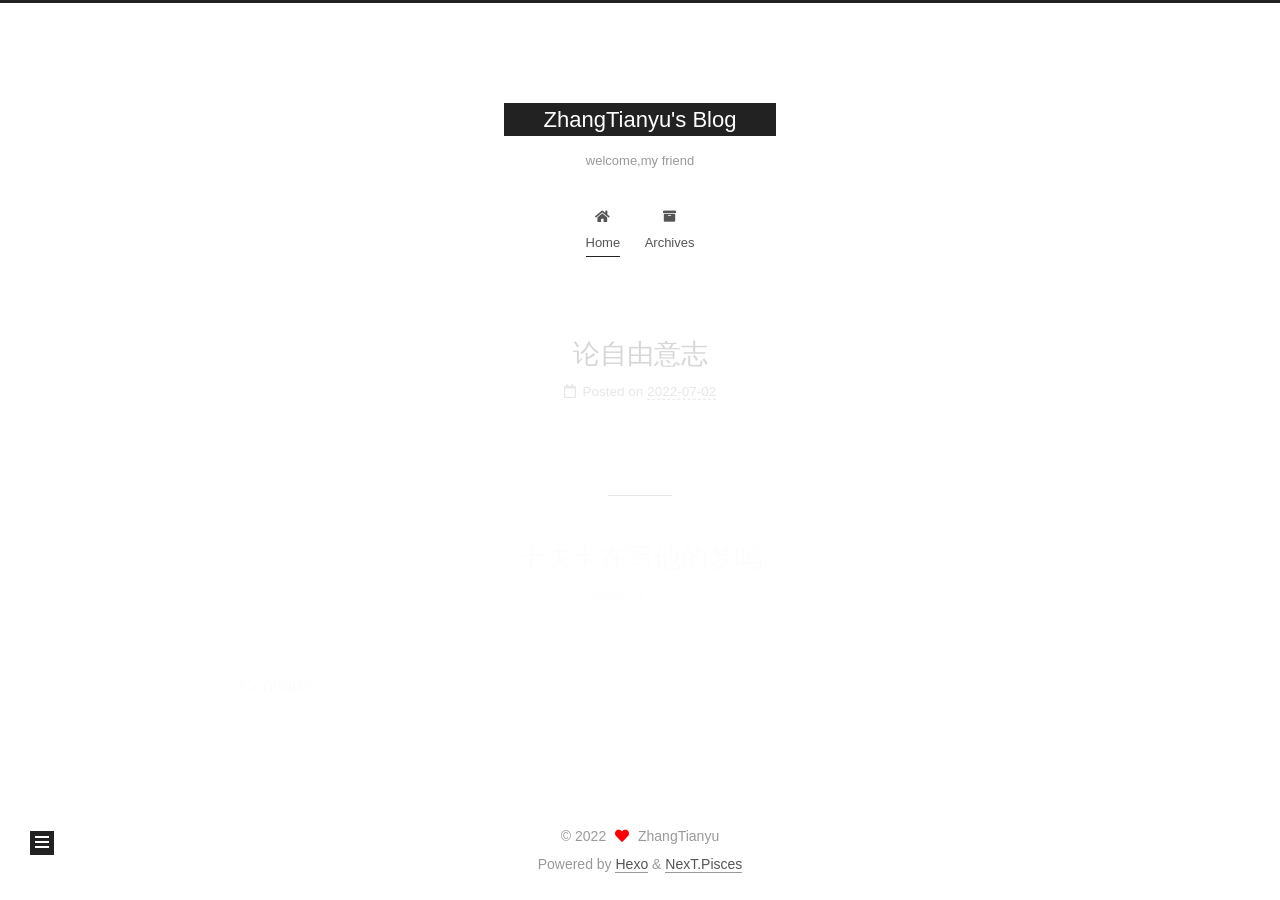
==== index.html @ 01b964a8 "Site updated: 2022-07-03 08:50:20" ====
<!DOCTYPE html>
<html lang="en">
<head>
  <meta charset="UTF-8">
<meta name="viewport" content="width=device-width, initial-scale=1, maximum-scale=2">
<meta name="theme-color" content="#222">
<meta name="generator" content="Hexo 6.2.0">
  <link rel="apple-touch-icon" sizes="180x180" href="/images/apple-touch-icon-next.png">
  <link rel="icon" type="image/png" sizes="32x32" href="/images/favicon-32x32-next.png">
  <link rel="icon" type="image/png" sizes="16x16" href="/images/favicon-16x16-next.png">
  <link rel="mask-icon" href="/images/logo.svg" color="#222">

<link rel="stylesheet" href="/css/main.css">


<link rel="stylesheet" href="/lib/font-awesome/css/all.min.css">

<script id="hexo-configurations">
    var NexT = window.NexT || {};
    var CONFIG = {"hostname":"example.com","root":"/","scheme":"Pisces","version":"7.8.0","exturl":false,"sidebar":{"position":"left","display":"post","padding":18,"offset":12,"onmobile":false},"copycode":{"enable":false,"show_result":false,"style":null},"back2top":{"enable":true,"sidebar":false,"scrollpercent":false},"bookmark":{"enable":false,"color":"#222","save":"auto"},"fancybox":false,"mediumzoom":false,"lazyload":false,"pangu":false,"comments":{"style":"tabs","active":null,"storage":true,"lazyload":false,"nav":null},"algolia":{"hits":{"per_page":10},"labels":{"input_placeholder":"Search for Posts","hits_empty":"We didn't find any results for the search: ${query}","hits_stats":"${hits} results found in ${time} ms"}},"localsearch":{"enable":false,"trigger":"auto","top_n_per_article":1,"unescape":false,"preload":false},"motion":{"enable":true,"async":false,"transition":{"post_block":"fadeIn","post_header":"slideDownIn","post_body":"slideDownIn","coll_header":"slideLeftIn","sidebar":"slideUpIn"}}};
  </script>

  <meta property="og:type" content="website">
<meta property="og:title" content="ZhangTianyu&#39;s Blog">
<meta property="og:url" content="http://example.com/index.html">
<meta property="og:site_name" content="ZhangTianyu&#39;s Blog">
<meta property="og:locale" content="en_US">
<meta property="article:author" content="ZhangTianyu">
<meta name="twitter:card" content="summary">

<link rel="canonical" href="http://example.com/">


<script id="page-configurations">
  // https://hexo.io/docs/variables.html
  CONFIG.page = {
    sidebar: "",
    isHome : true,
    isPost : false,
    lang   : 'en'
  };
</script>

  <title>ZhangTianyu's Blog</title>
  






  <noscript>
  <style>
  .use-motion .brand,
  .use-motion .menu-item,
  .sidebar-inner,
  .use-motion .post-block,
  .use-motion .pagination,
  .use-motion .comments,
  .use-motion .post-header,
  .use-motion .post-body,
  .use-motion .collection-header { opacity: initial; }

  .use-motion .site-title,
  .use-motion .site-subtitle {
    opacity: initial;
    top: initial;
  }

  .use-motion .logo-line-before i { left: initial; }
  .use-motion .logo-line-after i { right: initial; }
  </style>
</noscript>

</head>

<body itemscope itemtype="http://schema.org/WebPage">
  <div class="container use-motion">
    <div class="headband"></div>

    <header class="header" itemscope itemtype="http://schema.org/WPHeader">
      <div class="header-inner"><div class="site-brand-container">
  <div class="site-nav-toggle">
    <div class="toggle" aria-label="Toggle navigation bar">
      <span class="toggle-line toggle-line-first"></span>
      <span class="toggle-line toggle-line-middle"></span>
      <span class="toggle-line toggle-line-last"></span>
    </div>
  </div>

  <div class="site-meta">

    <a href="/" class="brand" rel="start">
      <span class="logo-line-before"><i></i></span>
      <h1 class="site-title">ZhangTianyu's Blog</h1>
      <span class="logo-line-after"><i></i></span>
    </a>
      <p class="site-subtitle" itemprop="description">welcome,my friend</p>
  </div>

  <div class="site-nav-right">
    <div class="toggle popup-trigger">
    </div>
  </div>
</div>




<nav class="site-nav">
  <ul id="menu" class="main-menu menu">
        <li class="menu-item menu-item-home">

    <a href="/" rel="section"><i class="fa fa-home fa-fw"></i>Home</a>

  </li>
        <li class="menu-item menu-item-archives">

    <a href="/archives/" rel="section"><i class="fa fa-archive fa-fw"></i>Archives</a>

  </li>
  </ul>
</nav>




</div>
    </header>

    
  <div class="back-to-top">
    <i class="fa fa-arrow-up"></i>
    <span>0%</span>
  </div>


    <main class="main">
      <div class="main-inner">
        <div class="content-wrap">
          

          <div class="content index posts-expand">
            
      
  
  
  <article itemscope itemtype="http://schema.org/Article" class="post-block" lang="en">
    <link itemprop="mainEntityOfPage" href="http://example.com/2022/07/02/%E8%AE%BA%E8%87%AA%E7%94%B1%E6%84%8F%E5%BF%97/">

    <span hidden itemprop="author" itemscope itemtype="http://schema.org/Person">
      <meta itemprop="image" content="/images/avatar.gif">
      <meta itemprop="name" content="ZhangTianyu">
      <meta itemprop="description" content="">
    </span>

    <span hidden itemprop="publisher" itemscope itemtype="http://schema.org/Organization">
      <meta itemprop="name" content="ZhangTianyu's Blog">
    </span>
      <header class="post-header">
        <h2 class="post-title" itemprop="name headline">
          
            <a href="/2022/07/02/%E8%AE%BA%E8%87%AA%E7%94%B1%E6%84%8F%E5%BF%97/" class="post-title-link" itemprop="url">论自由意志</a>
        </h2>

        <div class="post-meta">
            <span class="post-meta-item">
              <span class="post-meta-item-icon">
                <i class="far fa-calendar"></i>
              </span>
              <span class="post-meta-item-text">Posted on</span>

              <time title="Created: 2022-07-02 23:09:49" itemprop="dateCreated datePublished" datetime="2022-07-02T23:09:49+08:00">2022-07-02</time>
            </span>

          

        </div>
      </header>

    
    
    
    <div class="post-body" itemprop="articleBody">

      
          
      
    </div>

    
    
    
      <footer class="post-footer">
        <div class="post-eof"></div>
      </footer>
  </article>
  
  
  

      
  
  
  <article itemscope itemtype="http://schema.org/Article" class="post-block" lang="en">
    <link itemprop="mainEntityOfPage" href="http://example.com/2022/07/02/%E5%8D%A1%E5%A4%AB%E5%8D%A1%E5%9C%A8%E5%86%99%E4%BB%96%E7%9A%84%E6%A2%A6%E5%90%97/">

    <span hidden itemprop="author" itemscope itemtype="http://schema.org/Person">
      <meta itemprop="image" content="/images/avatar.gif">
      <meta itemprop="name" content="ZhangTianyu">
      <meta itemprop="description" content="">
    </span>

    <span hidden itemprop="publisher" itemscope itemtype="http://schema.org/Organization">
      <meta itemprop="name" content="ZhangTianyu's Blog">
    </span>
      <header class="post-header">
        <h2 class="post-title" itemprop="name headline">
          
            <a href="/2022/07/02/%E5%8D%A1%E5%A4%AB%E5%8D%A1%E5%9C%A8%E5%86%99%E4%BB%96%E7%9A%84%E6%A2%A6%E5%90%97/" class="post-title-link" itemprop="url">卡夫卡在写他的梦吗</a>
        </h2>

        <div class="post-meta">
            <span class="post-meta-item">
              <span class="post-meta-item-icon">
                <i class="far fa-calendar"></i>
              </span>
              <span class="post-meta-item-text">Posted on</span>
              

              <time title="Created: 2022-07-02 22:59:41 / Modified: 23:00:22" itemprop="dateCreated datePublished" datetime="2022-07-02T22:59:41+08:00">2022-07-02</time>
            </span>

          

        </div>
      </header>

    
    
    
    <div class="post-body" itemprop="articleBody">

      
          <p>Continue</p>

      
    </div>

    
    
    
      <footer class="post-footer">
        <div class="post-eof"></div>
      </footer>
  </article>
  
  
  


  



          </div>
          

<script>
  window.addEventListener('tabs:register', () => {
    let { activeClass } = CONFIG.comments;
    if (CONFIG.comments.storage) {
      activeClass = localStorage.getItem('comments_active') || activeClass;
    }
    if (activeClass) {
      let activeTab = document.querySelector(`a[href="#comment-${activeClass}"]`);
      if (activeTab) {
        activeTab.click();
      }
    }
  });
  if (CONFIG.comments.storage) {
    window.addEventListener('tabs:click', event => {
      if (!event.target.matches('.tabs-comment .tab-content .tab-pane')) return;
      let commentClass = event.target.classList[1];
      localStorage.setItem('comments_active', commentClass);
    });
  }
</script>

        </div>
          
  
  <div class="toggle sidebar-toggle">
    <span class="toggle-line toggle-line-first"></span>
    <span class="toggle-line toggle-line-middle"></span>
    <span class="toggle-line toggle-line-last"></span>
  </div>

  <aside class="sidebar">
    <div class="sidebar-inner">

      <ul class="sidebar-nav motion-element">
        <li class="sidebar-nav-toc">
          Table of Contents
        </li>
        <li class="sidebar-nav-overview">
          Overview
        </li>
      </ul>

      <!--noindex-->
      <div class="post-toc-wrap sidebar-panel">
      </div>
      <!--/noindex-->

      <div class="site-overview-wrap sidebar-panel">
        <div class="site-author motion-element" itemprop="author" itemscope itemtype="http://schema.org/Person">
  <p class="site-author-name" itemprop="name">ZhangTianyu</p>
  <div class="site-description" itemprop="description"></div>
</div>
<div class="site-state-wrap motion-element">
  <nav class="site-state">
      <div class="site-state-item site-state-posts">
          <a href="/archives/">
        
          <span class="site-state-item-count">2</span>
          <span class="site-state-item-name">posts</span>
        </a>
      </div>
  </nav>
</div>



      </div>

    </div>
  </aside>
  <div id="sidebar-dimmer"></div>


      </div>
    </main>

    <footer class="footer">
      <div class="footer-inner">
        

        

<div class="copyright">
  
  &copy; 
  <span itemprop="copyrightYear">2022</span>
  <span class="with-love">
    <i class="fa fa-heart"></i>
  </span>
  <span class="author" itemprop="copyrightHolder">ZhangTianyu</span>
</div>
  <div class="powered-by">Powered by <a href="https://hexo.io/" class="theme-link" rel="noopener" target="_blank">Hexo</a> & <a href="https://pisces.theme-next.org/" class="theme-link" rel="noopener" target="_blank">NexT.Pisces</a>
  </div>

        








      </div>
    </footer>
  </div>

  
  <script src="/lib/anime.min.js"></script>
  <script src="/lib/velocity/velocity.min.js"></script>
  <script src="/lib/velocity/velocity.ui.min.js"></script>

<script src="/js/utils.js"></script>

<script src="/js/motion.js"></script>


<script src="/js/schemes/pisces.js"></script>


<script src="/js/next-boot.js"></script>




  















  

  

</body>
</html>
---- css/main.css ----
:root {
  --body-bg-color: #fff;
  --content-bg-color: #fff;
  --card-bg-color: #f5f5f5;
  --text-color: #555;
  --blockquote-color: #666;
  --link-color: #555;
  --link-hover-color: #222;
  --brand-color: #fff;
  --brand-hover-color: #fff;
  --table-row-odd-bg-color: #f9f9f9;
  --table-row-hover-bg-color: #f5f5f5;
  --menu-item-bg-color: #f5f5f5;
  --btn-default-bg: #222;
  --btn-default-color: #fff;
  --btn-default-border-color: #222;
  --btn-default-hover-bg: #fff;
  --btn-default-hover-color: #222;
  --btn-default-hover-border-color: #222;
}
html {
  line-height: 1.15; /* 1 */
  -webkit-text-size-adjust: 100%; /* 2 */
}
body {
  margin: 0;
}
main {
  display: block;
}
h1 {
  font-size: 2em;
  margin: 0.67em 0;
}
hr {
  box-sizing: content-box; /* 1 */
  height: 0; /* 1 */
  overflow: visible; /* 2 */
}
pre {
  font-family: monospace, monospace; /* 1 */
  font-size: 1em; /* 2 */
}
a {
  background: transparent;
}
abbr[title] {
  border-bottom: none; /* 1 */
  text-decoration: underline; /* 2 */
  text-decoration: underline dotted; /* 2 */
}
b,
strong {
  font-weight: bolder;
}
code,
kbd,
samp {
  font-family: monospace, monospace; /* 1 */
  font-size: 1em; /* 2 */
}
small {
  font-size: 80%;
}
sub,
sup {
  font-size: 75%;
  line-height: 0;
  position: relative;
  vertical-align: baseline;
}
sub {
  bottom: -0.25em;
}
sup {
  top: -0.5em;
}
img {
  border-style: none;
}
button,
input,
optgroup,
select,
textarea {
  font-family: inherit; /* 1 */
  font-size: 100%; /* 1 */
  line-height: 1.15; /* 1 */
  margin: 0; /* 2 */
}
button,
input {
/* 1 */
  overflow: visible;
}
button,
select {
/* 1 */
  text-transform: none;
}
button,
[type='button'],
[type='reset'],
[type='submit'] {
  -webkit-appearance: button;
}
button::-moz-focus-inner,
[type='button']::-moz-focus-inner,
[type='reset']::-moz-focus-inner,
[type='submit']::-moz-focus-inner {
  border-style: none;
  padding: 0;
}
button:-moz-focusring,
[type='button']:-moz-focusring,
[type='reset']:-moz-focusring,
[type='submit']:-moz-focusring {
  outline: 1px dotted ButtonText;
}
fieldset {
  padding: 0.35em 0.75em 0.625em;
}
legend {
  box-sizing: border-box; /* 1 */
  color: inherit; /* 2 */
  display: table; /* 1 */
  max-width: 100%; /* 1 */
  padding: 0; /* 3 */
  white-space: normal; /* 1 */
}
progress {
  vertical-align: baseline;
}
textarea {
  overflow: auto;
}
[type='checkbox'],
[type='radio'] {
  box-sizing: border-box; /* 1 */
  padding: 0; /* 2 */
}
[type='number']::-webkit-inner-spin-button,
[type='number']::-webkit-outer-spin-button {
  height: auto;
}
[type='search'] {
  outline-offset: -2px; /* 2 */
  -webkit-appearance: textfield; /* 1 */
}
[type='search']::-webkit-search-decoration {
  -webkit-appearance: none;
}
::-webkit-file-upload-button {
  font: inherit; /* 2 */
  -webkit-appearance: button; /* 1 */
}
details {
  display: block;
}
summary {
  display: list-item;
}
template {
  display: none;
}
[hidden] {
  display: none;
}
::selection {
  background: #262a30;
  color: #eee;
}
html,
body {
  height: 100%;
}
body {
  background: var(--body-bg-color);
  color: var(--text-color);
  font-family: 'Lato', "PingFang SC", "Microsoft YaHei", sans-serif;
  font-size: 1em;
  line-height: 2;
}
@media (max-width: 991px) {
  body {
    padding-left: 0 !important;
    padding-right: 0 !important;
  }
}
h1,
h2,
h3,
h4,
h5,
h6 {
  font-family: 'Lato', "PingFang SC", "Microsoft YaHei", sans-serif;
  font-weight: bold;
  line-height: 1.5;
  margin: 20px 0 15px;
}
h1 {
  font-size: 1.5em;
}
h2 {
  font-size: 1.375em;
}
h3 {
  font-size: 1.25em;
}
h4 {
  font-size: 1.125em;
}
h5 {
  font-size: 1em;
}
h6 {
  font-size: 0.875em;
}
p {
  margin: 0 0 20px 0;
}
a,
span.exturl {
  border-bottom: 1px solid #999;
  color: var(--link-color);
  outline: 0;
  text-decoration: none;
  overflow-wrap: break-word;
  word-wrap: break-word;
  cursor: pointer;
}
a:hover,
span.exturl:hover {
  border-bottom-color: var(--link-hover-color);
  color: var(--link-hover-color);
}
iframe,
img,
video {
  display: block;
  margin-left: auto;
  margin-right: auto;
  max-width: 100%;
}
hr {
  background-image: repeating-linear-gradient(-45deg, #ddd, #ddd 4px, transparent 4px, transparent 8px);
  border: 0;
  height: 3px;
  margin: 40px 0;
}
blockquote {
  border-left: 4px solid #ddd;
  color: var(--blockquote-color);
  margin: 0;
  padding: 0 15px;
}
blockquote cite::before {
  content: '-';
  padding: 0 5px;
}
dt {
  font-weight: bold;
}
dd {
  margin: 0;
  padding: 0;
}
kbd {
  background-color: #f5f5f5;
  background-image: linear-gradient(#eee, #fff, #eee);
  border: 1px solid #ccc;
  border-radius: 0.2em;
  box-shadow: 0.1em 0.1em 0.2em rgba(0,0,0,0.1);
  color: #555;
  font-family: inherit;
  padding: 0.1em 0.3em;
  white-space: nowrap;
}
.table-container {
  overflow: auto;
}
table {
  border-collapse: collapse;
  border-spacing: 0;
  font-size: 0.875em;
  margin: 0 0 20px 0;
  width: 100%;
}
tbody tr:nth-of-type(odd) {
  background: var(--table-row-odd-bg-color);
}
tbody tr:hover {
  background: var(--table-row-hover-bg-color);
}
caption,
th,
td {
  font-weight: normal;
  padding: 8px;
  vertical-align: middle;
}
th,
td {
  border: 1px solid #ddd;
  border-bottom: 3px solid #ddd;
}
th {
  font-weight: 700;
  padding-bottom: 10px;
}
td {
  border-bottom-width: 1px;
}
.btn {
  background: var(--btn-default-bg);
  border: 2px solid var(--btn-default-border-color);
  border-radius: 0;
  color: var(--btn-default-color);
  display: inline-block;
  font-size: 0.875em;
  line-height: 2;
  padding: 0 20px;
  text-decoration: none;
  transition-property: background-color;
  transition-delay: 0s;
  transition-duration: 0.2s;
  transition-timing-function: ease-in-out;
}
.btn:hover {
  background: var(--btn-default-hover-bg);
  border-color: var(--btn-default-hover-border-color);
  color: var(--btn-default-hover-color);
}
.btn + .btn {
  margin: 0 0 8px 8px;
}
.btn .fa-fw {
  text-align: left;
  width: 1.285714285714286em;
}
.toggle {
  line-height: 0;
}
.toggle .toggle-line {
  background: #fff;
  display: inline-block;
  height: 2px;
  left: 0;
  position: relative;
  top: 0;
  transition: all 0.4s;
  vertical-align: top;
  width: 100%;
}
.toggle .toggle-line:not(:first-child) {
  margin-top: 3px;
}
.toggle.toggle-arrow .toggle-line-first {
  left: 50%;
  top: 2px;
  transform: rotate(45deg);
  width: 50%;
}
.toggle.toggle-arrow .toggle-line-middle {
  left: 2px;
  width: 90%;
}
.toggle.toggle-arrow .toggle-line-last {
  left: 50%;
  top: -2px;
  transform: rotate(-45deg);
  width: 50%;
}
.toggle.toggle-close .toggle-line-first {
  transform: rotate(-45deg);
  top: 5px;
}
.toggle.toggle-close .toggle-line-middle {
  opacity: 0;
}
.toggle.toggle-close .toggle-line-last {
  transform: rotate(45deg);
  top: -5px;
}
.highlight,
pre {
  background: #f7f7f7;
  color: #4d4d4c;
  line-height: 1.6;
  margin: 0 auto 20px;
}
pre,
code {
  font-family: consolas, Menlo, monospace, "PingFang SC", "Microsoft YaHei";
}
code {
  background: #eee;
  border-radius: 3px;
  color: #555;
  padding: 2px 4px;
  overflow-wrap: break-word;
  word-wrap: break-word;
}
.highlight *::selection {
  background: #d6d6d6;
}
.highlight pre {
  border: 0;
  margin: 0;
  padding: 10px 0;
}
.highlight table {
  border: 0;
  margin: 0;
  width: auto;
}
.highlight td {
  border: 0;
  padding: 0;
}
.highlight figcaption {
  background: #eff2f3;
  color: #4d4d4c;
  display: flex;
  font-size: 0.875em;
  justify-content: space-between;
  line-height: 1.2;
  padding: 0.5em;
}
.highlight figcaption a {
  color: #4d4d4c;
}
.highlight figcaption a:hover {
  border-bottom-color: #4d4d4c;
}
.highlight .gutter {
  -moz-user-select: none;
  -ms-user-select: none;
  -webkit-user-select: none;
  user-select: none;
}
.highlight .gutter pre {
  background: #eff2f3;
  color: #869194;
  padding-left: 10px;
  padding-right: 10px;
  text-align: right;
}
.highlight .code pre {
  background: #f7f7f7;
  padding-left: 10px;
  width: 100%;
}
.gist table {
  width: auto;
}
.gist table td {
  border: 0;
}
pre {
  overflow: auto;
  padding: 10px;
}
pre code {
  background: none;
  color: #4d4d4c;
  font-size: 0.875em;
  padding: 0;
  text-shadow: none;
}
pre .deletion {
  background: #fdd;
}
pre .addition {
  background: #dfd;
}
pre .meta {
  color: #eab700;
  -moz-user-select: none;
  -ms-user-select: none;
  -webkit-user-select: none;
  user-select: none;
}
pre .comment {
  color: #8e908c;
}
pre .variable,
pre .attribute,
pre .tag,
pre .name,
pre .regexp,
pre .ruby .constant,
pre .xml .tag .title,
pre .xml .pi,
pre .xml .doctype,
pre .html .doctype,
pre .css .id,
pre .css .class,
pre .css .pseudo {
  color: #c82829;
}
pre .number,
pre .preprocessor,
pre .built_in,
pre .builtin-name,
pre .literal,
pre .params,
pre .constant,
pre .command {
  color: #f5871f;
}
pre .ruby .class .title,
pre .css .rules .attribute,
pre .string,
pre .symbol,
pre .value,
pre .inheritance,
pre .header,
pre .ruby .symbol,
pre .xml .cdata,
pre .special,
pre .formula {
  color: #718c00;
}
pre .title,
pre .css .hexcolor {
  color: #3e999f;
}
pre .function,
pre .python .decorator,
pre .python .title,
pre .ruby .function .title,
pre .ruby .title .keyword,
pre .perl .sub,
pre .javascript .title,
pre .coffeescript .title {
  color: #4271ae;
}
pre .keyword,
pre .javascript .function {
  color: #8959a8;
}
.blockquote-center {
  border-left: none;
  margin: 40px 0;
  padding: 0;
  position: relative;
  text-align: center;
}
.blockquote-center .fa {
  display: block;
  opacity: 0.6;
  position: absolute;
  width: 100%;
}
.blockquote-center .fa-quote-left {
  border-top: 1px solid #ccc;
  text-align: left;
  top: -20px;
}
.blockquote-center .fa-quote-right {
  border-bottom: 1px solid #ccc;
  text-align: right;
  bottom: -20px;
}
.blockquote-center p,
.blockquote-center div {
  text-align: center;
}
.post-body .group-picture img {
  margin: 0 auto;
  padding: 0 3px;
}
.group-picture-row {
  margin-bottom: 6px;
  overflow: hidden;
}
.group-picture-column {
  float: left;
  margin-bottom: 10px;
}
.post-body .label {
  color: #555;
  display: inline;
  padding: 0 2px;
}
.post-body .label.default {
  background: #f0f0f0;
}
.post-body .label.primary {
  background: #efe6f7;
}
.post-body .label.info {
  background: #e5f2f8;
}
.post-body .label.success {
  background: #e7f4e9;
}
.post-body .label.warning {
  background: #fcf6e1;
}
.post-body .label.danger {
  background: #fae8eb;
}
.post-body .tabs {
  margin-bottom: 20px;
}
.post-body .tabs,
.tabs-comment {
  display: block;
  padding-top: 10px;
  position: relative;
}
.post-body .tabs ul.nav-tabs,
.tabs-comment ul.nav-tabs {
  display: flex;
  flex-wrap: wrap;
  margin: 0;
  margin-bottom: -1px;
  padding: 0;
}
@media (max-width: 413px) {
  .post-body .tabs ul.nav-tabs,
  .tabs-comment ul.nav-tabs {
    display: block;
    margin-bottom: 5px;
  }
}
.post-body .tabs ul.nav-tabs li.tab,
.tabs-comment ul.nav-tabs li.tab {
  border-bottom: 1px solid #ddd;
  border-left: 1px solid transparent;
  border-right: 1px solid transparent;
  border-top: 3px solid transparent;
  flex-grow: 1;
  list-style-type: none;
  border-radius: 0 0 0 0;
}
@media (max-width: 413px) {
  .post-body .tabs ul.nav-tabs li.tab,
  .tabs-comment ul.nav-tabs li.tab {
    border-bottom: 1px solid transparent;
    border-left: 3px solid transparent;
    border-right: 1px solid transparent;
    border-top: 1px solid transparent;
  }
}
@media (max-width: 413px) {
  .post-body .tabs ul.nav-tabs li.tab,
  .tabs-comment ul.nav-tabs li.tab {
    border-radius: 0;
  }
}
.post-body .tabs ul.nav-tabs li.tab a,
.tabs-comment ul.nav-tabs li.tab a {
  border-bottom: initial;
  display: block;
  line-height: 1.8;
  outline: 0;
  padding: 0.25em 0.75em;
  text-align: center;
  transition-delay: 0s;
  transition-duration: 0.2s;
  transition-timing-function: ease-out;
}
.post-body .tabs ul.nav-tabs li.tab a i,
.tabs-comment ul.nav-tabs li.tab a i {
  width: 1.285714285714286em;
}
.post-body .tabs ul.nav-tabs li.tab.active,
.tabs-comment ul.nav-tabs li.tab.active {
  border-bottom: 1px solid transparent;
  border-left: 1px solid #ddd;
  border-right: 1px solid #ddd;
  border-top: 3px solid #fc6423;
}
@media (max-width: 413px) {
  .post-body .tabs ul.nav-tabs li.tab.active,
  .tabs-comment ul.nav-tabs li.tab.active {
    border-bottom: 1px solid #ddd;
    border-left: 3px solid #fc6423;
    border-right: 1px solid #ddd;
    border-top: 1px solid #ddd;
  }
}
.post-body .tabs ul.nav-tabs li.tab.active a,
.tabs-comment ul.nav-tabs li.tab.active a {
  color: var(--link-color);
  cursor: default;
}
.post-body .tabs .tab-content .tab-pane,
.tabs-comment .tab-content .tab-pane {
  border: 1px solid #ddd;
  border-top: 0;
  padding: 20px 20px 0 20px;
  border-radius: 0;
}
.post-body .tabs .tab-content .tab-pane:not(.active),
.tabs-comment .tab-content .tab-pane:not(.active) {
  display: none;
}
.post-body .tabs .tab-content .tab-pane.active,
.tabs-comment .tab-content .tab-pane.active {
  display: block;
}
.post-body .tabs .tab-content .tab-pane.active:nth-of-type(1),
.tabs-comment .tab-content .tab-pane.active:nth-of-type(1) {
  border-radius: 0 0 0 0;
}
@media (max-width: 413px) {
  .post-body .tabs .tab-content .tab-pane.active:nth-of-type(1),
  .tabs-comment .tab-content .tab-pane.active:nth-of-type(1) {
    border-radius: 0;
  }
}
.post-body .note {
  border-radius: 3px;
  margin-bottom: 20px;
  padding: 1em;
  position: relative;
  border: 1px solid #eee;
  border-left-width: 5px;
}
.post-body .note h2,
.post-body .note h3,
.post-body .note h4,
.post-body .note h5,
.post-body .note h6 {
  margin-top: 0;
  border-bottom: initial;
  margin-bottom: 0;
  padding-top: 0;
}
.post-body .note p:first-child,
.post-body .note ul:first-child,
.post-body .note ol:first-child,
.post-body .note table:first-child,
.post-body .note pre:first-child,
.post-body .note blockquote:first-child,
.post-body .note img:first-child {
  margin-top: 0;
}
.post-body .note p:last-child,
.post-body .note ul:last-child,
.post-body .note ol:last-child,
.post-body .note table:last-child,
.post-body .note pre:last-child,
.post-body .note blockquote:last-child,
.post-body .note img:last-child {
  margin-bottom: 0;
}
.post-body .note.default {
  border-left-color: #777;
}
.post-body .note.default h2,
.post-body .note.default h3,
.post-body .note.default h4,
.post-body .note.default h5,
.post-body .note.default h6 {
  color: #777;
}
.post-body .note.primary {
  border-left-color: #6f42c1;
}
.post-body .note.primary h2,
.post-body .note.primary h3,
.post-body .note.primary h4,
.post-body .note.primary h5,
.post-body .note.primary h6 {
  color: #6f42c1;
}
.post-body .note.info {
  border-left-color: #428bca;
}
.post-body .note.info h2,
.post-body .note.info h3,
.post-body .note.info h4,
.post-body .note.info h5,
.post-body .note.info h6 {
  color: #428bca;
}
.post-body .note.success {
  border-left-color: #5cb85c;
}
.post-body .note.success h2,
.post-body .note.success h3,
.post-body .note.success h4,
.post-body .note.success h5,
.post-body .note.success h6 {
  color: #5cb85c;
}
.post-body .note.warning {
  border-left-color: #f0ad4e;
}
.post-body .note.warning h2,
.post-body .note.warning h3,
.post-body .note.warning h4,
.post-body .note.warning h5,
.post-body .note.warning h6 {
  color: #f0ad4e;
}
.post-body .note.danger {
  border-left-color: #d9534f;
}
.post-body .note.danger h2,
.post-body .note.danger h3,
.post-body .note.danger h4,
.post-body .note.danger h5,
.post-body .note.danger h6 {
  color: #d9534f;
}
.pagination .prev,
.pagination .next,
.pagination .page-number,
.pagination .space {
  display: inline-block;
  margin: 0 10px;
  padding: 0 11px;
  position: relative;
  top: -1px;
}
@media (max-width: 767px) {
  .pagination .prev,
  .pagination .next,
  .pagination .page-number,
  .pagination .space {
    margin: 0 5px;
  }
}
.pagination {
  border-top: 1px solid #eee;
  margin: 120px 0 0;
  text-align: center;
}
.pagination .prev,
.pagination .next,
.pagination .page-number {
  border-bottom: 0;
  border-top: 1px solid #eee;
  transition-property: border-color;
  transition-delay: 0s;
  transition-duration: 0.2s;
  transition-timing-function: ease-in-out;
}
.pagination .prev:hover,
.pagination .next:hover,
.pagination .page-number:hover {
  border-top-color: #222;
}
.pagination .space {
  margin: 0;
  padding: 0;
}
.pagination .prev {
  margin-left: 0;
}
.pagination .next {
  margin-right: 0;
}
.pagination .page-number.current {
  background: #ccc;
  border-top-color: #ccc;
  color: #fff;
}
@media (max-width: 767px) {
  .pagination {
    border-top: none;
  }
  .pagination .prev,
  .pagination .next,
  .pagination .page-number {
    border-bottom: 1px solid #eee;
    border-top: 0;
    margin-bottom: 10px;
    padding: 0 10px;
  }
  .pagination .prev:hover,
  .pagination .next:hover,
  .pagination .page-number:hover {
    border-bottom-color: #222;
  }
}
.comments {
  margin-top: 60px;
  overflow: hidden;
}
.comment-button-group {
  display: flex;
  flex-wrap: wrap-reverse;
  justify-content: center;
  margin: 1em 0;
}
.comment-button-group .comment-button {
  margin: 0.1em 0.2em;
}
.comment-button-group .comment-button.active {
  background: var(--btn-default-hover-bg);
  border-color: var(--btn-default-hover-border-color);
  color: var(--btn-default-hover-color);
}
.comment-position {
  display: none;
}
.comment-position.active {
  display: block;
}
.tabs-comment {
  background: var(--content-bg-color);
  margin-top: 4em;
  padding-top: 0;
}
.tabs-comment .comments {
  border: 0;
  box-shadow: none;
  margin-top: 0;
  padding-top: 0;
}
.container {
  min-height: 100%;
  position: relative;
}
.main-inner {
  margin: 0 auto;
  width: 700px;
}
@media (min-width: 1200px) {
  .main-inner {
    width: 800px;
  }
}
@media (min-width: 1600px) {
  .main-inner {
    width: 900px;
  }
}
@media (max-width: 767px) {
  .content-wrap {
    padding: 0 20px;
  }
}
.header {
  background: transparent;
}
.header-inner {
  margin: 0 auto;
  width: 700px;
}
@media (min-width: 1200px) {
  .header-inner {
    width: 800px;
  }
}
@media (min-width: 1600px) {
  .header-inner {
    width: 900px;
  }
}
.site-brand-container {
  display: flex;
  flex-shrink: 0;
  padding: 0 10px;
}
.headband {
  background: #222;
  height: 3px;
}
.site-meta {
  flex-grow: 1;
  text-align: center;
}
@media (max-width: 767px) {
  .site-meta {
    text-align: center;
  }
}
.brand {
  border-bottom: none;
  color: var(--brand-color);
  display: inline-block;
  line-height: 1.375em;
  padding: 0 40px;
  position: relative;
}
.brand:hover {
  color: var(--brand-hover-color);
}
.site-title {
  font-family: 'Lato', "PingFang SC", "Microsoft YaHei", sans-serif;
  font-size: 1.375em;
  font-weight: normal;
  margin: 0;
}
.site-subtitle {
  color: #999;
  font-size: 0.8125em;
  margin: 10px 0;
}
.use-motion .brand {
  opacity: 0;
}
.use-motion .site-title,
.use-motion .site-subtitle,
.use-motion .custom-logo-image {
  opacity: 0;
  position: relative;
  top: -10px;
}
.site-nav-toggle,
.site-nav-right {
  display: none;
}
@media (max-width: 767px) {
  .site-nav-toggle,
  .site-nav-right {
    display: flex;
    flex-direction: column;
    justify-content: center;
  }
}
.site-nav-toggle .toggle,
.site-nav-right .toggle {
  color: var(--text-color);
  padding: 10px;
  width: 22px;
}
.site-nav-toggle .toggle .toggle-line,
.site-nav-right .toggle .toggle-line {
  background: var(--text-color);
  border-radius: 1px;
}
.site-nav {
  display: block;
}
@media (max-width: 767px) {
  .site-nav {
    clear: both;
    display: none;
  }
}
.site-nav.site-nav-on {
  display: block;
}
.menu {
  margin-top: 20px;
  padding-left: 0;
  text-align: center;
}
.menu-item {
  display: inline-block;
  list-style: none;
  margin: 0 10px;
}
@media (max-width: 767px) {
  .menu-item {
    display: block;
    margin-top: 10px;
  }
  .menu-item.menu-item-search {
    display: none;
  }
}
.menu-item a,
.menu-item span.exturl {
  border-bottom: 0;
  display: block;
  font-size: 0.8125em;
  transition-property: border-color;
  transition-delay: 0s;
  transition-duration: 0.2s;
  transition-timing-function: ease-in-out;
}
@media (hover: none) {
  .menu-item a:hover,
  .menu-item span.exturl:hover {
    border-bottom-color: transparent !important;
  }
}
.menu-item .fa,
.menu-item .fab,
.menu-item .far,
.menu-item .fas {
  margin-right: 8px;
}
.menu-item .badge {
  display: inline-block;
  font-weight: bold;
  line-height: 1;
  margin-left: 0.35em;
  margin-top: 0.35em;
  text-align: center;
  white-space: nowrap;
}
@media (max-width: 767px) {
  .menu-item .badge {
    float: right;
    margin-left: 0;
  }
}
.menu-item-active a,
.menu .menu-item a:hover,
.menu .menu-item span.exturl:hover {
  background: var(--menu-item-bg-color);
}
.use-motion .menu-item {
  opacity: 0;
}
.sidebar {
  background: #222;
  bottom: 0;
  box-shadow: inset 0 2px 6px #000;
  position: fixed;
  top: 0;
}
@media (max-width: 991px) {
  .sidebar {
    display: none;
  }
}
.sidebar-inner {
  color: #999;
  padding: 18px 10px;
  text-align: center;
}
.cc-license {
  margin-top: 10px;
  text-align: center;
}
.cc-license .cc-opacity {
  border-bottom: none;
  opacity: 0.7;
}
.cc-license .cc-opacity:hover {
  opacity: 0.9;
}
.cc-license img {
  display: inline-block;
}
.site-author-image {
  border: 2px solid #333;
  display: block;
  margin: 0 auto;
  max-width: 96px;
  padding: 2px;
}
.site-author-name {
  color: #f5f5f5;
  font-weight: normal;
  margin: 5px 0 0;
  text-align: center;
}
.site-description {
  color: #999;
  font-size: 1em;
  margin-top: 5px;
  text-align: center;
}
.links-of-author {
  margin-top: 15px;
}
.links-of-author a,
.links-of-author span.exturl {
  border-bottom-color: #555;
  display: inline-block;
  font-size: 0.8125em;
  margin-bottom: 10px;
  margin-right: 10px;
  vertical-align: middle;
}
.links-of-author a::before,
.links-of-author span.exturl::before {
  background: #30fcff;
  border-radius: 50%;
  content: ' ';
  display: inline-block;
  height: 4px;
  margin-right: 3px;
  vertical-align: middle;
  width: 4px;
}
.sidebar-button {
  margin-top: 15px;
}
.sidebar-button a {
  border: 1px solid #fc6423;
  border-radius: 4px;
  color: #fc6423;
  display: inline-block;
  padding: 0 15px;
}
.sidebar-button a .fa,
.sidebar-button a .fab,
.sidebar-button a .far,
.sidebar-button a .fas {
  margin-right: 5px;
}
.sidebar-button a:hover {
  background: #fc6423;
  border: 1px solid #fc6423;
  color: #fff;
}
.sidebar-button a:hover .fa,
.sidebar-button a:hover .fab,
.sidebar-button a:hover .far,
.sidebar-button a:hover .fas {
  color: #fff;
}
.links-of-blogroll {
  font-size: 0.8125em;
  margin-top: 10px;
}
.links-of-blogroll-title {
  font-size: 0.875em;
  font-weight: 600;
  margin-top: 0;
}
.links-of-blogroll-list {
  list-style: none;
  margin: 0;
  padding: 0;
}
#sidebar-dimmer {
  display: none;
}
@media (max-width: 767px) {
  #sidebar-dimmer {
    background: #000;
    display: block;
    height: 100%;
    left: 100%;
    opacity: 0;
    position: fixed;
    top: 0;
    width: 100%;
    z-index: 1100;
  }
  .sidebar-active + #sidebar-dimmer {
    opacity: 0.7;
    transform: translateX(-100%);
    transition: opacity 0.5s;
  }
}
.sidebar-nav {
  margin: 0;
  padding-bottom: 20px;
  padding-left: 0;
}
.sidebar-nav li {
  border-bottom: 1px solid transparent;
  color: #666;
  cursor: pointer;
  display: inline-block;
  font-size: 0.875em;
}
.sidebar-nav li.sidebar-nav-overview {
  margin-left: 10px;
}
.sidebar-nav li:hover {
  color: #f5f5f5;
}
.sidebar-nav .sidebar-nav-active {
  border-bottom-color: #87daff;
  color: #87daff;
}
.sidebar-nav .sidebar-nav-active:hover {
  color: #87daff;
}
.sidebar-panel {
  display: none;
  overflow-x: hidden;
  overflow-y: auto;
}
.sidebar-panel-active {
  display: block;
}
.sidebar-toggle {
  background: #222;
  bottom: 45px;
  cursor: pointer;
  height: 14px;
  left: 30px;
  padding: 5px;
  position: fixed;
  width: 14px;
  z-index: 1300;
}
@media (max-width: 991px) {
  .sidebar-toggle {
    left: 20px;
    opacity: 0.8;
    display: none;
  }
}
.sidebar-toggle:hover .toggle-line {
  background: #87daff;
}
.post-toc {
  font-size: 0.875em;
}
.post-toc ol {
  list-style: none;
  margin: 0;
  padding: 0 2px 5px 10px;
  text-align: left;
}
.post-toc ol > ol {
  padding-left: 0;
}
.post-toc ol a {
  transition-property: all;
  transition-delay: 0s;
  transition-duration: 0.2s;
  transition-timing-function: ease-in-out;
}
.post-toc .nav-item {
  line-height: 1.8;
  overflow: hidden;
  text-overflow: ellipsis;
  white-space: nowrap;
}
.post-toc .nav .nav-child {
  display: none;
}
.post-toc .nav .active > .nav-child {
  display: block;
}
.post-toc .nav .active-current > .nav-child {
  display: block;
}
.post-toc .nav .active-current > .nav-child > .nav-item {
  display: block;
}
.post-toc .nav .active > a {
  border-bottom-color: #87daff;
  color: #87daff;
}
.post-toc .nav .active-current > a {
  color: #87daff;
}
.post-toc .nav .active-current > a:hover {
  color: #87daff;
}
.site-state {
  display: flex;
  justify-content: center;
  line-height: 1.4;
  margin-top: 10px;
  overflow: hidden;
  text-align: center;
  white-space: nowrap;
}
.site-state-item {
  padding: 0 15px;
}
.site-state-item:not(:first-child) {
  border-left: 1px solid #333;
}
.site-state-item a {
  border-bottom: none;
}
.site-state-item-count {
  display: block;
  font-size: 1.25em;
  font-weight: 600;
  text-align: center;
}
.site-state-item-name {
  color: inherit;
  font-size: 0.875em;
}
.footer {
  color: #999;
  font-size: 0.875em;
  padding: 20px 0;
}
.footer.footer-fixed {
  bottom: 0;
  left: 0;
  position: absolute;
  right: 0;
}
.footer-inner {
  box-sizing: border-box;
  margin: 0 auto;
  text-align: center;
  width: 700px;
}
@media (min-width: 1200px) {
  .footer-inner {
    width: 800px;
  }
}
@media (min-width: 1600px) {
  .footer-inner {
    width: 900px;
  }
}
.languages {
  display: inline-block;
  font-size: 1.125em;
  position: relative;
}
.languages .lang-select-label span {
  margin: 0 0.5em;
}
.languages .lang-select {
  height: 100%;
  left: 0;
  opacity: 0;
  position: absolute;
  top: 0;
  width: 100%;
}
.with-love {
  color: #ff0000;
  display: inline-block;
  margin: 0 5px;
}
.powered-by,
.theme-info {
  display: inline-block;
}
@-moz-keyframes iconAnimate {
  0%, 100% {
    transform: scale(1);
  }
  10%, 30% {
    transform: scale(0.9);
  }
  20%, 40%, 60%, 80% {
    transform: scale(1.1);
  }
  50%, 70% {
    transform: scale(1.1);
  }
}
@-webkit-keyframes iconAnimate {
  0%, 100% {
    transform: scale(1);
  }
  10%, 30% {
    transform: scale(0.9);
  }
  20%, 40%, 60%, 80% {
    transform: scale(1.1);
  }
  50%, 70% {
    transform: scale(1.1);
  }
}
@-o-keyframes iconAnimate {
  0%, 100% {
    transform: scale(1);
  }
  10%, 30% {
    transform: scale(0.9);
  }
  20%, 40%, 60%, 80% {
    transform: scale(1.1);
  }
  50%, 70% {
    transform: scale(1.1);
  }
}
@keyframes iconAnimate {
  0%, 100% {
    transform: scale(1);
  }
  10%, 30% {
    transform: scale(0.9);
  }
  20%, 40%, 60%, 80% {
    transform: scale(1.1);
  }
  50%, 70% {
    transform: scale(1.1);
  }
}
.back-to-top {
  font-size: 12px;
  text-align: center;
  transition-delay: 0s;
  transition-duration: 0.2s;
  transition-timing-function: ease-in-out;
}
.back-to-top {
  background: #222;
  bottom: -100px;
  box-sizing: border-box;
  color: #fff;
  cursor: pointer;
  left: 30px;
  opacity: 1;
  padding: 0 6px;
  position: fixed;
  transition-property: bottom;
  z-index: 1300;
  width: 24px;
}
.back-to-top span {
  display: none;
}
.back-to-top:hover {
  color: #87daff;
}
.back-to-top.back-to-top-on {
  bottom: 19px;
}
@media (max-width: 991px) {
  .back-to-top {
    left: 20px;
    opacity: 0.8;
  }
}
.post-body {
  font-family: 'Lato', "PingFang SC", "Microsoft YaHei", sans-serif;
  overflow-wrap: break-word;
  word-wrap: break-word;
}
@media (min-width: 1200px) {
  .post-body {
    font-size: 1.125em;
  }
}
.post-body .exturl .fa {
  font-size: 0.875em;
  margin-left: 4px;
}
.post-body .image-caption,
.post-body .figure .caption {
  color: #999;
  font-size: 0.875em;
  font-weight: bold;
  line-height: 1;
  margin: -20px auto 15px;
  text-align: center;
}
.post-sticky-flag {
  display: inline-block;
  transform: rotate(30deg);
}
.post-button {
  margin-top: 40px;
  text-align: center;
}
.use-motion .post-block,
.use-motion .pagination,
.use-motion .comments {
  opacity: 0;
}
.use-motion .post-header {
  opacity: 0;
}
.use-motion .post-body {
  opacity: 0;
}
.use-motion .collection-header {
  opacity: 0;
}
.posts-collapse {
  margin-left: 35px;
  position: relative;
}
@media (max-width: 767px) {
  .posts-collapse {
    margin-left: 0px;
    margin-right: 0px;
  }
}
.posts-collapse .collection-title {
  font-size: 1.125em;
  position: relative;
}
.posts-collapse .collection-title::before {
  background: #999;
  border: 1px solid #fff;
  border-radius: 50%;
  content: ' ';
  height: 10px;
  left: 0;
  margin-left: -6px;
  margin-top: -4px;
  position: absolute;
  top: 50%;
  width: 10px;
}
.posts-collapse .collection-year {
  font-size: 1.5em;
  font-weight: bold;
  margin: 60px 0;
  position: relative;
}
.posts-collapse .collection-year::before {
  background: #bbb;
  border-radius: 50%;
  content: ' ';
  height: 8px;
  left: 0;
  margin-left: -4px;
  margin-top: -4px;
  position: absolute;
  top: 50%;
  width: 8px;
}
.posts-collapse .collection-header {
  display: block;
  margin: 0 0 0 20px;
}
.posts-collapse .collection-header small {
  color: #bbb;
  margin-left: 5px;
}
.posts-collapse .post-header {
  border-bottom: 1px dashed #ccc;
  margin: 30px 0;
  padding-left: 15px;
  position: relative;
  transition-property: border;
  transition-delay: 0s;
  transition-duration: 0.2s;
  transition-timing-function: ease-in-out;
}
.posts-collapse .post-header::before {
  background: #bbb;
  border: 1px solid #fff;
  border-radius: 50%;
  content: ' ';
  height: 6px;
  left: 0;
  margin-left: -4px;
  position: absolute;
  top: 0.75em;
  transition-property: background;
  width: 6px;
  transition-delay: 0s;
  transition-duration: 0.2s;
  transition-timing-function: ease-in-out;
}
.posts-collapse .post-header:hover {
  border-bottom-color: #666;
}
.posts-collapse .post-header:hover::before {
  background: #222;
}
.posts-collapse .post-meta {
  display: inline;
  font-size: 0.75em;
  margin-right: 10px;
}
.posts-collapse .post-title {
  display: inline;
}
.posts-collapse .post-title a,
.posts-collapse .post-title span.exturl {
  border-bottom: none;
  color: var(--link-color);
}
.posts-collapse .post-title .fa-external-link-alt {
  font-size: 0.875em;
  margin-left: 5px;
}
.posts-collapse::before {
  background: #f5f5f5;
  content: ' ';
  height: 100%;
  left: 0;
  margin-left: -2px;
  position: absolute;
  top: 1.25em;
  width: 4px;
}
.post-eof {
  background: #ccc;
  height: 1px;
  margin: 80px auto 60px;
  text-align: center;
  width: 8%;
}
.post-block:last-of-type .post-eof {
  display: none;
}
.content {
  padding-top: 40px;
}
@media (min-width: 992px) {
  .post-body {
    text-align: justify;
  }
}
@media (max-width: 991px) {
  .post-body {
    text-align: justify;
  }
}
.post-body h1,
.post-body h2,
.post-body h3,
.post-body h4,
.post-body h5,
.post-body h6 {
  padding-top: 10px;
}
.post-body h1 .header-anchor,
.post-body h2 .header-anchor,
.post-body h3 .header-anchor,
.post-body h4 .header-anchor,
.post-body h5 .header-anchor,
.post-body h6 .header-anchor {
  border-bottom-style: none;
  color: #ccc;
  float: right;
  margin-left: 10px;
  visibility: hidden;
}
.post-body h1 .header-anchor:hover,
.post-body h2 .header-anchor:hover,
.post-body h3 .header-anchor:hover,
.post-body h4 .header-anchor:hover,
.post-body h5 .header-anchor:hover,
.post-body h6 .header-anchor:hover {
  color: inherit;
}
.post-body h1:hover .header-anchor,
.post-body h2:hover .header-anchor,
.post-body h3:hover .header-anchor,
.post-body h4:hover .header-anchor,
.post-body h5:hover .header-anchor,
.post-body h6:hover .header-anchor {
  visibility: visible;
}
.post-body iframe,
.post-body img,
.post-body video {
  margin-bottom: 20px;
}
.post-body .video-container {
  height: 0;
  margin-bottom: 20px;
  overflow: hidden;
  padding-top: 75%;
  position: relative;
  width: 100%;
}
.post-body .video-container iframe,
.post-body .video-container object,
.post-body .video-container embed {
  height: 100%;
  left: 0;
  margin: 0;
  position: absolute;
  top: 0;
  width: 100%;
}
.post-gallery {
  align-items: center;
  display: grid;
  grid-gap: 10px;
  grid-template-columns: 1fr 1fr 1fr;
  margin-bottom: 20px;
}
@media (max-width: 767px) {
  .post-gallery {
    grid-template-columns: 1fr 1fr;
  }
}
.post-gallery a {
  border: 0;
}
.post-gallery img {
  margin: 0;
}
.posts-expand .post-header {
  font-size: 1.125em;
}
.posts-expand .post-title {
  font-size: 1.5em;
  font-weight: normal;
  margin: initial;
  text-align: center;
  overflow-wrap: break-word;
  word-wrap: break-word;
}
.posts-expand .post-title-link {
  border-bottom: none;
  color: var(--link-color);
  display: inline-block;
  position: relative;
  vertical-align: top;
}
.posts-expand .post-title-link::before {
  background: var(--link-color);
  bottom: 0;
  content: '';
  height: 2px;
  left: 0;
  position: absolute;
  transform: scaleX(0);
  visibility: hidden;
  width: 100%;
  transition-delay: 0s;
  transition-duration: 0.2s;
  transition-timing-function: ease-in-out;
}
.posts-expand .post-title-link:hover::before {
  transform: scaleX(1);
  visibility: visible;
}
.posts-expand .post-title-link .fa-external-link-alt {
  font-size: 0.875em;
  margin-left: 5px;
}
.posts-expand .post-meta {
  color: #999;
  font-family: 'Lato', "PingFang SC", "Microsoft YaHei", sans-serif;
  font-size: 0.75em;
  margin: 3px 0 60px 0;
  text-align: center;
}
.posts-expand .post-meta .post-description {
  font-size: 0.875em;
  margin-top: 2px;
}
.posts-expand .post-meta time {
  border-bottom: 1px dashed #999;
  cursor: pointer;
}
.post-meta .post-meta-item + .post-meta-item::before {
  content: '|';
  margin: 0 0.5em;
}
.post-meta-divider {
  margin: 0 0.5em;
}
.post-meta-item-icon {
  margin-right: 3px;
}
@media (max-width: 991px) {
  .post-meta-item-icon {
    display: inline-block;
  }
}
@media (max-width: 991px) {
  .post-meta-item-text {
    display: none;
  }
}
.post-nav {
  border-top: 1px solid #eee;
  display: flex;
  justify-content: space-between;
  margin-top: 15px;
  padding: 10px 5px 0;
}
.post-nav-item {
  flex: 1;
}
.post-nav-item a {
  border-bottom: none;
  display: block;
  font-size: 0.875em;
  line-height: 1.6;
  position: relative;
}
.post-nav-item a:active {
  top: 2px;
}
.post-nav-item .fa {
  font-size: 0.75em;
}
.post-nav-item:first-child {
  margin-right: 15px;
}
.post-nav-item:first-child .fa {
  margin-right: 5px;
}
.post-nav-item:last-child {
  margin-left: 15px;
  text-align: right;
}
.post-nav-item:last-child .fa {
  margin-left: 5px;
}
.rtl.post-body p,
.rtl.post-body a,
.rtl.post-body h1,
.rtl.post-body h2,
.rtl.post-body h3,
.rtl.post-body h4,
.rtl.post-body h5,
.rtl.post-body h6,
.rtl.post-body li,
.rtl.post-body ul,
.rtl.post-body ol {
  direction: rtl;
  font-family: UKIJ Ekran;
}
.rtl.post-title {
  font-family: UKIJ Ekran;
}
.post-tags {
  margin-top: 40px;
  text-align: center;
}
.post-tags a {
  display: inline-block;
  font-size: 0.8125em;
}
.post-tags a:not(:last-child) {
  margin-right: 10px;
}
.post-widgets {
  border-top: 1px solid #eee;
  margin-top: 15px;
  text-align: center;
}
.wp_rating {
  height: 20px;
  line-height: 20px;
  margin-top: 10px;
  padding-top: 6px;
  text-align: center;
}
.social-like {
  display: flex;
  font-size: 0.875em;
  justify-content: center;
  text-align: center;
}
.reward-container {
  margin: 20px auto;
  padding: 10px 0;
  text-align: center;
  width: 90%;
}
.reward-container button {
  background: transparent;
  border: 1px solid #fc6423;
  border-radius: 0;
  color: #fc6423;
  cursor: pointer;
  line-height: 2;
  outline: 0;
  padding: 0 15px;
  vertical-align: text-top;
}
.reward-container button:hover {
  background: #fc6423;
  border: 1px solid transparent;
  color: #fa9366;
}
#qr {
  padding-top: 20px;
}
#qr a {
  border: 0;
}
#qr img {
  display: inline-block;
  margin: 0.8em 2em 0 2em;
  max-width: 100%;
  width: 180px;
}
#qr p {
  text-align: center;
}
.category-all-page .category-all-title {
  text-align: center;
}
.category-all-page .category-all {
  margin-top: 20px;
}
.category-all-page .category-list {
  list-style: none;
  margin: 0;
  padding: 0;
}
.category-all-page .category-list-item {
  margin: 5px 10px;
}
.category-all-page .category-list-count {
  color: #bbb;
}
.category-all-page .category-list-count::before {
  content: ' (';
  display: inline;
}
.category-all-page .category-list-count::after {
  content: ') ';
  display: inline;
}
.category-all-page .category-list-child {
  padding-left: 10px;
}
.event-list {
  padding: 0;
}
.event-list hr {
  background: #222;
  margin: 20px 0 45px 0;
}
.event-list hr::after {
  background: #222;
  color: #fff;
  content: 'NOW';
  display: inline-block;
  font-weight: bold;
  padding: 0 5px;
  text-align: right;
}
.event-list .event {
  background: #222;
  margin: 20px 0;
  min-height: 40px;
  padding: 15px 0 15px 10px;
}
.event-list .event .event-summary {
  color: #fff;
  margin: 0;
  padding-bottom: 3px;
}
.event-list .event .event-summary::before {
  animation: dot-flash 1s alternate infinite ease-in-out;
  color: #fff;
  content: '\f111';
  display: inline-block;
  font-size: 10px;
  margin-right: 25px;
  vertical-align: middle;
  font-family: 'Font Awesome 5 Free';
  font-weight: 900;
}
.event-list .event .event-relative-time {
  color: #bbb;
  display: inline-block;
  font-size: 12px;
  font-weight: normal;
  padding-left: 12px;
}
.event-list .event .event-details {
  color: #fff;
  display: block;
  line-height: 18px;
  margin-left: 56px;
  padding-bottom: 6px;
  padding-top: 3px;
  text-indent: -24px;
}
.event-list .event .event-details::before {
  color: #fff;
  display: inline-block;
  margin-right: 9px;
  text-align: center;
  text-indent: 0;
  width: 14px;
  font-family: 'Font Awesome 5 Free';
  font-weight: 900;
}
.event-list .event .event-details.event-location::before {
  content: '\f041';
}
.event-list .event .event-details.event-duration::before {
  content: '\f017';
}
.event-list .event-past {
  background: #f5f5f5;
}
.event-list .event-past .event-summary,
.event-list .event-past .event-details {
  color: #bbb;
  opacity: 0.9;
}
.event-list .event-past .event-summary::before,
.event-list .event-past .event-details::before {
  animation: none;
  color: #bbb;
}
@-moz-keyframes dot-flash {
  from {
    opacity: 1;
    transform: scale(1);
  }
  to {
    opacity: 0;
    transform: scale(0.8);
  }
}
@-webkit-keyframes dot-flash {
  from {
    opacity: 1;
    transform: scale(1);
  }
  to {
    opacity: 0;
    transform: scale(0.8);
  }
}
@-o-keyframes dot-flash {
  from {
    opacity: 1;
    transform: scale(1);
  }
  to {
    opacity: 0;
    transform: scale(0.8);
  }
}
@keyframes dot-flash {
  from {
    opacity: 1;
    transform: scale(1);
  }
  to {
    opacity: 0;
    transform: scale(0.8);
  }
}
ul.breadcrumb {
  font-size: 0.75em;
  list-style: none;
  margin: 1em 0;
  padding: 0 2em;
  text-align: center;
}
ul.breadcrumb li {
  display: inline;
}
ul.breadcrumb li + li::before {
  content: '/\00a0';
  font-weight: normal;
  padding: 0.5em;
}
ul.breadcrumb li + li:last-child {
  font-weight: bold;
}
.tag-cloud {
  text-align: center;
}
.tag-cloud a {
  display: inline-block;
  margin: 10px;
}
.tag-cloud a:hover {
  color: var(--link-hover-color) !important;
}
@media (max-width: 767px) {
  .header-inner,
  .main-inner,
  .footer-inner {
    width: auto;
  }
}
.header-inner {
  padding-top: 100px;
}
@media (max-width: 767px) {
  .header-inner {
    padding-top: 50px;
  }
}
.main-inner {
  padding-bottom: 60px;
}
.content {
  padding-top: 70px;
}
@media (max-width: 767px) {
  .content {
    padding-top: 35px;
  }
}
embed {
  display: block;
  margin: 0 auto 25px auto;
}
.custom-logo .site-meta-headline {
  text-align: center;
}
.custom-logo .site-title {
  color: #222;
  margin: 10px auto 0;
}
.custom-logo .site-title a {
  border: 0;
}
.custom-logo-image {
  background: #fff;
  margin: 0 auto;
  max-width: 150px;
  padding: 5px;
}
.brand {
  background: var(--btn-default-bg);
}
@media (max-width: 767px) {
  .site-nav {
    border-bottom: 1px solid #ddd;
    border-top: 1px solid #ddd;
    left: 0;
    margin: 0;
    padding: 0;
    width: 100%;
  }
}
@media (max-width: 767px) {
  .menu {
    text-align: left;
  }
}
.menu-item-active a,
.menu .menu-item a:hover,
.menu .menu-item span.exturl:hover {
  background: transparent;
  border-bottom: 1px solid var(--link-hover-color) !important;
}
@media (max-width: 767px) {
  .menu-item-active a,
  .menu .menu-item a:hover,
  .menu .menu-item span.exturl:hover {
    border-bottom: 1px dotted #ddd !important;
  }
}
@media (max-width: 767px) {
  .menu .menu-item {
    margin: 0 10px;
  }
}
.menu .menu-item a,
.menu .menu-item span.exturl {
  border-bottom: 1px solid transparent;
}
@media (max-width: 767px) {
  .menu .menu-item a,
  .menu .menu-item span.exturl {
    padding: 5px 10px;
  }
}
@media (min-width: 768px) {
  .menu .menu-item .fa,
  .menu .menu-item .fab,
  .menu .menu-item .far,
  .menu .menu-item .fas {
    display: block;
    line-height: 2;
    margin-right: 0;
    width: 100%;
  }
}
.menu .menu-item .badge {
  background: #eee;
  padding: 1px 4px;
}
.sub-menu {
  margin: 10px 0;
}
.sub-menu .menu-item {
  display: inline-block;
}
.sidebar {
  left: -320px;
}
.sidebar.sidebar-active {
  left: 0;
}
.sidebar {
  width: 320px;
  z-index: 1200;
  transition-delay: 0s;
  transition-duration: 0.2s;
  transition-timing-function: ease-out;
}
.sidebar a,
.sidebar span.exturl {
  border-bottom-color: #555;
  color: #999;
}
.sidebar a:hover,
.sidebar span.exturl:hover {
  border-bottom-color: #eee;
  color: #eee;
}
.links-of-blogroll-item {
  padding: 2px 10px;
}
.links-of-blogroll-item a,
.links-of-blogroll-item span.exturl {
  box-sizing: border-box;
  display: inline-block;
  max-width: 280px;
  overflow: hidden;
  text-overflow: ellipsis;
  white-space: nowrap;
}
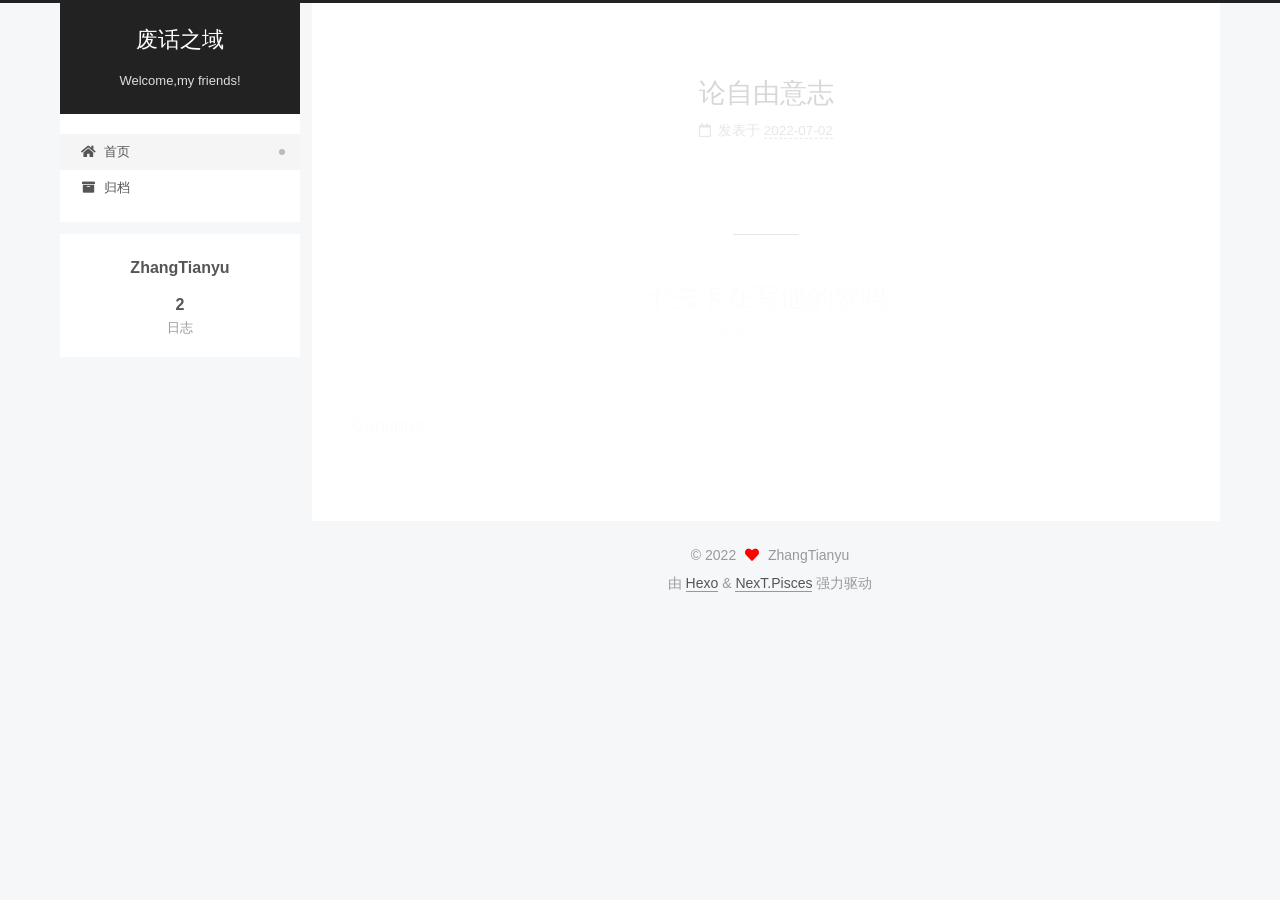
==== commit 5e61b072: "Site updated: 2022-07-03 09:10:08" ====
--- a/index.html
+++ b/index.html
@@ -1,5 +1,5 @@
 <!DOCTYPE html>
-<html lang="en">
+<html lang="zh-CN">
 <head>
   <meta charset="UTF-8">
 <meta name="viewport" content="width=device-width, initial-scale=1, maximum-scale=2">
@@ -21,10 +21,10 @@
   </script>
 
   <meta property="og:type" content="website">
-<meta property="og:title" content="ZhangTianyu&#39;s Blog">
+<meta property="og:title" content="废话之域">
 <meta property="og:url" content="http://example.com/index.html">
-<meta property="og:site_name" content="ZhangTianyu&#39;s Blog">
-<meta property="og:locale" content="en_US">
+<meta property="og:site_name" content="废话之域">
+<meta property="og:locale" content="zh_CN">
 <meta property="article:author" content="ZhangTianyu">
 <meta name="twitter:card" content="summary">
 
@@ -37,11 +37,11 @@
     sidebar: "",
     isHome : true,
     isPost : false,
-    lang   : 'en'
+    lang   : 'zh-CN'
   };
 </script>
 
-  <title>ZhangTianyu's Blog</title>
+  <title>废话之域</title>
   
 
 
@@ -81,7 +81,7 @@
     <header class="header" itemscope itemtype="http://schema.org/WPHeader">
       <div class="header-inner"><div class="site-brand-container">
   <div class="site-nav-toggle">
-    <div class="toggle" aria-label="Toggle navigation bar">
+    <div class="toggle" aria-label="切换导航栏">
       <span class="toggle-line toggle-line-first"></span>
       <span class="toggle-line toggle-line-middle"></span>
       <span class="toggle-line toggle-line-last"></span>
@@ -92,10 +92,10 @@
 
     <a href="/" class="brand" rel="start">
       <span class="logo-line-before"><i></i></span>
-      <h1 class="site-title">ZhangTianyu's Blog</h1>
+      <h1 class="site-title">废话之域</h1>
       <span class="logo-line-after"><i></i></span>
     </a>
-      <p class="site-subtitle" itemprop="description">welcome,my friend</p>
+      <p class="site-subtitle" itemprop="description">Welcome,my friends!</p>
   </div>
 
   <div class="site-nav-right">
@@ -111,12 +111,12 @@
   <ul id="menu" class="main-menu menu">
         <li class="menu-item menu-item-home">
 
-    <a href="/" rel="section"><i class="fa fa-home fa-fw"></i>Home</a>
+    <a href="/" rel="section"><i class="fa fa-home fa-fw"></i>首页</a>
 
   </li>
         <li class="menu-item menu-item-archives">
 
-    <a href="/archives/" rel="section"><i class="fa fa-archive fa-fw"></i>Archives</a>
+    <a href="/archives/" rel="section"><i class="fa fa-archive fa-fw"></i>归档</a>
 
   </li>
   </ul>
@@ -145,7 +145,7 @@
       
   
   
-  <article itemscope itemtype="http://schema.org/Article" class="post-block" lang="en">
+  <article itemscope itemtype="http://schema.org/Article" class="post-block" lang="zh-CN">
     <link itemprop="mainEntityOfPage" href="http://example.com/2022/07/02/%E8%AE%BA%E8%87%AA%E7%94%B1%E6%84%8F%E5%BF%97/">
 
     <span hidden itemprop="author" itemscope itemtype="http://schema.org/Person">
@@ -155,7 +155,7 @@
     </span>
 
     <span hidden itemprop="publisher" itemscope itemtype="http://schema.org/Organization">
-      <meta itemprop="name" content="ZhangTianyu's Blog">
+      <meta itemprop="name" content="废话之域">
     </span>
       <header class="post-header">
         <h2 class="post-title" itemprop="name headline">
@@ -168,9 +168,9 @@
               <span class="post-meta-item-icon">
                 <i class="far fa-calendar"></i>
               </span>
-              <span class="post-meta-item-text">Posted on</span>
-
-              <time title="Created: 2022-07-02 23:09:49" itemprop="dateCreated datePublished" datetime="2022-07-02T23:09:49+08:00">2022-07-02</time>
+              <span class="post-meta-item-text">发表于</span>
+
+              <time title="创建时间：2022-07-02 23:09:49" itemprop="dateCreated datePublished" datetime="2022-07-02T23:09:49+08:00">2022-07-02</time>
             </span>
 
           
@@ -202,7 +202,7 @@
       
   
   
-  <article itemscope itemtype="http://schema.org/Article" class="post-block" lang="en">
+  <article itemscope itemtype="http://schema.org/Article" class="post-block" lang="zh-CN">
     <link itemprop="mainEntityOfPage" href="http://example.com/2022/07/02/%E5%8D%A1%E5%A4%AB%E5%8D%A1%E5%9C%A8%E5%86%99%E4%BB%96%E7%9A%84%E6%A2%A6%E5%90%97/">
 
     <span hidden itemprop="author" itemscope itemtype="http://schema.org/Person">
@@ -212,7 +212,7 @@
     </span>
 
     <span hidden itemprop="publisher" itemscope itemtype="http://schema.org/Organization">
-      <meta itemprop="name" content="ZhangTianyu's Blog">
+      <meta itemprop="name" content="废话之域">
     </span>
       <header class="post-header">
         <h2 class="post-title" itemprop="name headline">
@@ -225,10 +225,10 @@
               <span class="post-meta-item-icon">
                 <i class="far fa-calendar"></i>
               </span>
-              <span class="post-meta-item-text">Posted on</span>
+              <span class="post-meta-item-text">发表于</span>
               
 
-              <time title="Created: 2022-07-02 22:59:41 / Modified: 23:00:22" itemprop="dateCreated datePublished" datetime="2022-07-02T22:59:41+08:00">2022-07-02</time>
+              <time title="创建时间：2022-07-02 22:59:41 / 修改时间：23:00:22" itemprop="dateCreated datePublished" datetime="2022-07-02T22:59:41+08:00">2022-07-02</time>
             </span>
 
           
@@ -302,10 +302,10 @@
 
       <ul class="sidebar-nav motion-element">
         <li class="sidebar-nav-toc">
-          Table of Contents
+          文章目录
         </li>
         <li class="sidebar-nav-overview">
-          Overview
+          站点概览
         </li>
       </ul>
 
@@ -325,7 +325,7 @@
           <a href="/archives/">
         
           <span class="site-state-item-count">2</span>
-          <span class="site-state-item-name">posts</span>
+          <span class="site-state-item-name">日志</span>
         </a>
       </div>
   </nav>
@@ -358,7 +358,7 @@
   </span>
   <span class="author" itemprop="copyrightHolder">ZhangTianyu</span>
 </div>
-  <div class="powered-by">Powered by <a href="https://hexo.io/" class="theme-link" rel="noopener" target="_blank">Hexo</a> & <a href="https://pisces.theme-next.org/" class="theme-link" rel="noopener" target="_blank">NexT.Pisces</a>
+  <div class="powered-by">由 <a href="https://hexo.io/" class="theme-link" rel="noopener" target="_blank">Hexo</a> & <a href="https://pisces.theme-next.org/" class="theme-link" rel="noopener" target="_blank">NexT.Pisces</a> 强力驱动
   </div>
 
         
--- a/css/main.css
+++ b/css/main.css
@@ -1,5 +1,5 @@
 :root {
-  --body-bg-color: #fff;
+  --body-bg-color: #f5f7f9;
   --content-bg-color: #fff;
   --card-bg-color: #f5f5f5;
   --text-color: #555;
@@ -11,11 +11,11 @@
   --table-row-odd-bg-color: #f9f9f9;
   --table-row-hover-bg-color: #f5f5f5;
   --menu-item-bg-color: #f5f5f5;
-  --btn-default-bg: #222;
-  --btn-default-color: #fff;
-  --btn-default-border-color: #222;
-  --btn-default-hover-bg: #fff;
-  --btn-default-hover-color: #222;
+  --btn-default-bg: #fff;
+  --btn-default-color: #555;
+  --btn-default-border-color: #555;
+  --btn-default-hover-bg: #222;
+  --btn-default-hover-color: #fff;
   --btn-default-hover-border-color: #222;
 }
 html {
@@ -314,7 +314,7 @@
 .btn {
   background: var(--btn-default-bg);
   border: 2px solid var(--btn-default-border-color);
-  border-radius: 0;
+  border-radius: 2px;
   color: var(--btn-default-color);
   display: inline-block;
   font-size: 0.875em;
@@ -921,16 +921,16 @@
 }
 .main-inner {
   margin: 0 auto;
-  width: 700px;
+  width: calc(100% - 20px);
 }
 @media (min-width: 1200px) {
   .main-inner {
-    width: 800px;
+    width: 1160px;
   }
 }
 @media (min-width: 1600px) {
   .main-inner {
-    width: 900px;
+    width: 73%;
   }
 }
 @media (max-width: 767px) {
@@ -943,16 +943,16 @@
 }
 .header-inner {
   margin: 0 auto;
-  width: 700px;
+  width: calc(100% - 20px);
 }
 @media (min-width: 1200px) {
   .header-inner {
-    width: 800px;
+    width: 1160px;
   }
 }
 @media (min-width: 1600px) {
   .header-inner {
-    width: 900px;
+    width: 73%;
   }
 }
 .site-brand-container {
@@ -991,7 +991,7 @@
   margin: 0;
 }
 .site-subtitle {
-  color: #999;
+  color: #ddd;
   font-size: 0.8125em;
   margin: 10px 0;
 }
@@ -1136,22 +1136,22 @@
   display: inline-block;
 }
 .site-author-image {
-  border: 2px solid #333;
+  border: 1px solid #eee;
   display: block;
   margin: 0 auto;
-  max-width: 96px;
+  max-width: 120px;
   padding: 2px;
 }
 .site-author-name {
-  color: #f5f5f5;
-  font-weight: normal;
-  margin: 5px 0 0;
+  color: var(--text-color);
+  font-weight: 600;
+  margin: 0;
   text-align: center;
 }
 .site-description {
   color: #999;
-  font-size: 1em;
-  margin-top: 5px;
+  font-size: 0.8125em;
+  margin-top: 0;
   text-align: center;
 }
 .links-of-author {
@@ -1168,7 +1168,7 @@
 }
 .links-of-author a::before,
 .links-of-author span.exturl::before {
-  background: #30fcff;
+  background: #600503;
   border-radius: 50%;
   content: ' ';
   display: inline-block;
@@ -1246,7 +1246,7 @@
 }
 .sidebar-nav li {
   border-bottom: 1px solid transparent;
-  color: #666;
+  color: var(--text-color);
   cursor: pointer;
   display: inline-block;
   font-size: 0.875em;
@@ -1255,14 +1255,14 @@
   margin-left: 10px;
 }
 .sidebar-nav li:hover {
-  color: #f5f5f5;
+  color: #fc6423;
 }
 .sidebar-nav .sidebar-nav-active {
-  border-bottom-color: #87daff;
-  color: #87daff;
+  border-bottom-color: #fc6423;
+  color: #fc6423;
 }
 .sidebar-nav .sidebar-nav-active:hover {
-  color: #87daff;
+  color: #fc6423;
 }
 .sidebar-panel {
   display: none;
@@ -1291,7 +1291,7 @@
   }
 }
 .sidebar-toggle:hover .toggle-line {
-  background: #87daff;
+  background: #fc6423;
 }
 .post-toc {
   font-size: 0.875em;
@@ -1330,14 +1330,14 @@
   display: block;
 }
 .post-toc .nav .active > a {
-  border-bottom-color: #87daff;
-  color: #87daff;
+  border-bottom-color: #fc6423;
+  color: #fc6423;
 }
 .post-toc .nav .active-current > a {
-  color: #87daff;
+  color: #fc6423;
 }
 .post-toc .nav .active-current > a:hover {
-  color: #87daff;
+  color: #fc6423;
 }
 .site-state {
   display: flex;
@@ -1352,20 +1352,20 @@
   padding: 0 15px;
 }
 .site-state-item:not(:first-child) {
-  border-left: 1px solid #333;
+  border-left: 1px solid #eee;
 }
 .site-state-item a {
   border-bottom: none;
 }
 .site-state-item-count {
   display: block;
-  font-size: 1.25em;
+  font-size: 1em;
   font-weight: 600;
   text-align: center;
 }
 .site-state-item-name {
-  color: inherit;
-  font-size: 0.875em;
+  color: #999;
+  font-size: 0.8125em;
 }
 .footer {
   color: #999;
@@ -1382,16 +1382,16 @@
   box-sizing: border-box;
   margin: 0 auto;
   text-align: center;
-  width: 700px;
+  width: calc(100% - 20px);
 }
 @media (min-width: 1200px) {
   .footer-inner {
-    width: 800px;
+    width: 1160px;
   }
 }
 @media (min-width: 1600px) {
   .footer-inner {
-    width: 900px;
+    width: 73%;
   }
 }
 .languages {
@@ -1489,7 +1489,7 @@
   color: #fff;
   cursor: pointer;
   left: 30px;
-  opacity: 1;
+  opacity: 0.6;
   padding: 0 6px;
   position: fixed;
   transition-property: bottom;
@@ -1500,10 +1500,10 @@
   display: none;
 }
 .back-to-top:hover {
-  color: #87daff;
+  color: #fc6423;
 }
 .back-to-top.back-to-top-on {
-  bottom: 19px;
+  bottom: 30px;
 }
 @media (max-width: 991px) {
   .back-to-top {
@@ -2141,151 +2141,301 @@
 .tag-cloud a:hover {
   color: var(--link-hover-color) !important;
 }
-@media (max-width: 767px) {
-  .header-inner,
-  .main-inner,
+.header {
+  margin: 0 auto;
+  position: relative;
+  width: calc(100% - 20px);
+}
+@media (min-width: 1200px) {
+  .header {
+    width: 1160px;
+  }
+}
+@media (min-width: 1600px) {
+  .header {
+    width: 73%;
+  }
+}
+@media (max-width: 991px) {
+  .header {
+    width: auto;
+  }
+}
+.header-inner {
+  background: var(--content-bg-color);
+  border-radius: initial;
+  box-shadow: initial;
+  overflow: hidden;
+  padding: 0;
+  position: absolute;
+  top: 0;
+  width: 240px;
+}
+@media (min-width: 1200px) {
+  .header-inner {
+    width: 240px;
+  }
+}
+@media (max-width: 991px) {
+  .header-inner {
+    border-radius: initial;
+    position: relative;
+    width: auto;
+  }
+}
+.main-inner {
+  align-items: flex-start;
+  display: flex;
+  justify-content: space-between;
+  flex-direction: row-reverse;
+}
+@media (max-width: 991px) {
+  .main-inner {
+    width: auto;
+  }
+}
+.content-wrap {
+  background: var(--content-bg-color);
+  border-radius: initial;
+  box-shadow: initial;
+  box-sizing: border-box;
+  padding: 40px;
+  width: calc(100% - 252px);
+}
+@media (max-width: 991px) {
+  .content-wrap {
+    border-radius: initial;
+    padding: 20px;
+    width: 100%;
+  }
+}
+.footer-inner {
+  padding-left: 260px;
+}
+.back-to-top {
+  left: auto;
+  right: 30px;
+}
+@media (max-width: 991px) {
+  .back-to-top {
+    right: 20px;
+  }
+}
+@media (max-width: 991px) {
   .footer-inner {
+    padding-left: 0;
+    padding-right: 0;
     width: auto;
   }
 }
-.header-inner {
-  padding-top: 100px;
-}
-@media (max-width: 767px) {
-  .header-inner {
-    padding-top: 50px;
-  }
-}
-.main-inner {
-  padding-bottom: 60px;
-}
-.content {
-  padding-top: 70px;
-}
-@media (max-width: 767px) {
-  .content {
-    padding-top: 35px;
-  }
-}
-embed {
+.site-brand-container {
+  background: #222;
+}
+@media (max-width: 991px) {
+  .site-brand-container {
+    box-shadow: 0 0 16px rgba(0,0,0,0.5);
+  }
+}
+.site-meta {
+  padding: 20px 0;
+}
+.brand {
+  padding: 0;
+}
+.site-subtitle {
+  margin: 10px 10px 0;
+}
+.custom-logo-image {
+  margin-top: 20px;
+}
+@media (max-width: 991px) {
+  .custom-logo-image {
+    display: none;
+  }
+}
+@media (min-width: 768px) and (max-width: 991px) {
+  .site-nav-toggle,
+  .site-nav-right {
+    display: flex;
+    flex-direction: column;
+    justify-content: center;
+  }
+}
+.site-nav-toggle .toggle,
+.site-nav-right .toggle {
+  color: #fff;
+}
+.site-nav-toggle .toggle .toggle-line,
+.site-nav-right .toggle .toggle-line {
+  background: #fff;
+}
+@media (min-width: 768px) and (max-width: 991px) {
+  .site-nav {
+    display: none;
+  }
+}
+.menu .menu-item {
   display: block;
-  margin: 0 auto 25px auto;
-}
-.custom-logo .site-meta-headline {
-  text-align: center;
-}
-.custom-logo .site-title {
-  color: #222;
-  margin: 10px auto 0;
-}
-.custom-logo .site-title a {
-  border: 0;
-}
-.custom-logo-image {
-  background: #fff;
-  margin: 0 auto;
-  max-width: 150px;
-  padding: 5px;
-}
-.brand {
-  background: var(--btn-default-bg);
-}
-@media (max-width: 767px) {
-  .site-nav {
-    border-bottom: 1px solid #ddd;
-    border-top: 1px solid #ddd;
-    left: 0;
-    margin: 0;
-    padding: 0;
-    width: 100%;
-  }
-}
-@media (max-width: 767px) {
-  .menu {
-    text-align: left;
-  }
-}
-.menu-item-active a,
-.menu .menu-item a:hover,
-.menu .menu-item span.exturl:hover {
-  background: transparent;
-  border-bottom: 1px solid var(--link-hover-color) !important;
-}
-@media (max-width: 767px) {
-  .menu-item-active a,
-  .menu .menu-item a:hover,
-  .menu .menu-item span.exturl:hover {
-    border-bottom: 1px dotted #ddd !important;
-  }
-}
-@media (max-width: 767px) {
-  .menu .menu-item {
-    margin: 0 10px;
-  }
+  margin: 0;
 }
 .menu .menu-item a,
 .menu .menu-item span.exturl {
-  border-bottom: 1px solid transparent;
-}
-@media (max-width: 767px) {
-  .menu .menu-item a,
-  .menu .menu-item span.exturl {
-    padding: 5px 10px;
-  }
-}
-@media (min-width: 768px) {
-  .menu .menu-item .fa,
-  .menu .menu-item .fab,
-  .menu .menu-item .far,
-  .menu .menu-item .fas {
-    display: block;
-    line-height: 2;
-    margin-right: 0;
-    width: 100%;
+  padding: 5px 20px;
+  position: relative;
+  text-align: left;
+  transition-property: background-color;
+}
+@media (max-width: 991px) {
+  .menu .menu-item.menu-item-search {
+    display: none;
   }
 }
 .menu .menu-item .badge {
-  background: #eee;
-  padding: 1px 4px;
+  background: #ccc;
+  border-radius: 10px;
+  color: #fff;
+  float: right;
+  padding: 2px 5px;
+  text-shadow: 1px 1px 0 rgba(0,0,0,0.1);
+  vertical-align: middle;
+}
+.main-menu .menu-item-active a::after {
+  background: #bbb;
+  border-radius: 50%;
+  content: ' ';
+  height: 6px;
+  margin-top: -3px;
+  position: absolute;
+  right: 15px;
+  top: 50%;
+  width: 6px;
 }
 .sub-menu {
-  margin: 10px 0;
+  background: var(--content-bg-color);
+  border-bottom: 1px solid #ddd;
+  margin: 0;
+  padding: 6px 0;
 }
 .sub-menu .menu-item {
   display: inline-block;
 }
+.sub-menu .menu-item a,
+.sub-menu .menu-item span.exturl {
+  background: transparent;
+  margin: 5px 10px;
+  padding: initial;
+}
+.sub-menu .menu-item a:hover,
+.sub-menu .menu-item span.exturl:hover {
+  background: transparent;
+  color: #fc6423;
+}
+.sub-menu .menu-item-active a {
+  border-bottom-color: #fc6423;
+  color: #fc6423;
+}
+.sub-menu .menu-item-active a:hover {
+  border-bottom-color: #fc6423;
+}
 .sidebar {
-  left: -320px;
-}
-.sidebar.sidebar-active {
-  left: 0;
-}
-.sidebar {
-  width: 320px;
-  z-index: 1200;
-  transition-delay: 0s;
-  transition-duration: 0.2s;
-  transition-timing-function: ease-out;
-}
-.sidebar a,
-.sidebar span.exturl {
-  border-bottom-color: #555;
-  color: #999;
-}
-.sidebar a:hover,
-.sidebar span.exturl:hover {
-  border-bottom-color: #eee;
-  color: #eee;
-}
-.links-of-blogroll-item {
-  padding: 2px 10px;
-}
-.links-of-blogroll-item a,
-.links-of-blogroll-item span.exturl {
+  background: var(--body-bg-color);
+  box-shadow: none;
+  margin-top: 100%;
+  position: static;
+  width: 240px;
+}
+@media (max-width: 991px) {
+  .sidebar {
+    display: none;
+  }
+}
+.sidebar-toggle {
+  display: none;
+}
+.sidebar-inner {
+  background: var(--content-bg-color);
+  border-radius: initial;
+  box-shadow: initial;
+  box-sizing: border-box;
+  color: var(--text-color);
+  width: 240px;
+  opacity: 0;
+}
+.sidebar-inner.affix {
+  position: fixed;
+  top: 12px;
+}
+.sidebar-inner.affix-bottom {
+  position: absolute;
+}
+.site-state-item {
+  padding: 0 10px;
+}
+.sidebar-button {
+  border-bottom: 1px dotted #ccc;
+  border-top: 1px dotted #ccc;
+  margin-top: 10px;
+  text-align: center;
+}
+.sidebar-button a {
+  border: 0;
+  color: #fc6423;
+  display: block;
+}
+.sidebar-button a:hover {
+  background: none;
+  border: 0;
+  color: #e34603;
+}
+.sidebar-button a:hover .fa,
+.sidebar-button a:hover .fab,
+.sidebar-button a:hover .far,
+.sidebar-button a:hover .fas {
+  color: #e34603;
+}
+.links-of-author {
+  display: flex;
+  flex-wrap: wrap;
+  margin-top: 10px;
+  justify-content: center;
+}
+.links-of-author-item {
+  margin: 5px 0 0;
+  width: 50%;
+}
+.links-of-author-item a,
+.links-of-author-item span.exturl {
   box-sizing: border-box;
   display: inline-block;
-  max-width: 280px;
+  margin-bottom: 0;
+  margin-right: 0;
+  max-width: 216px;
   overflow: hidden;
+  padding: 0 5px;
   text-overflow: ellipsis;
   white-space: nowrap;
 }
+.links-of-author-item a,
+.links-of-author-item span.exturl {
+  border-bottom: none;
+  display: block;
+  text-decoration: none;
+}
+.links-of-author-item a::before,
+.links-of-author-item span.exturl::before {
+  display: none;
+}
+.links-of-author-item a:hover,
+.links-of-author-item span.exturl:hover {
+  background: var(--body-bg-color);
+  border-radius: 4px;
+}
+.links-of-author-item .fa,
+.links-of-author-item .fab,
+.links-of-author-item .far,
+.links-of-author-item .fas {
+  margin-right: 2px;
+}
+.links-of-blogroll-item {
+  padding: 0;
+}
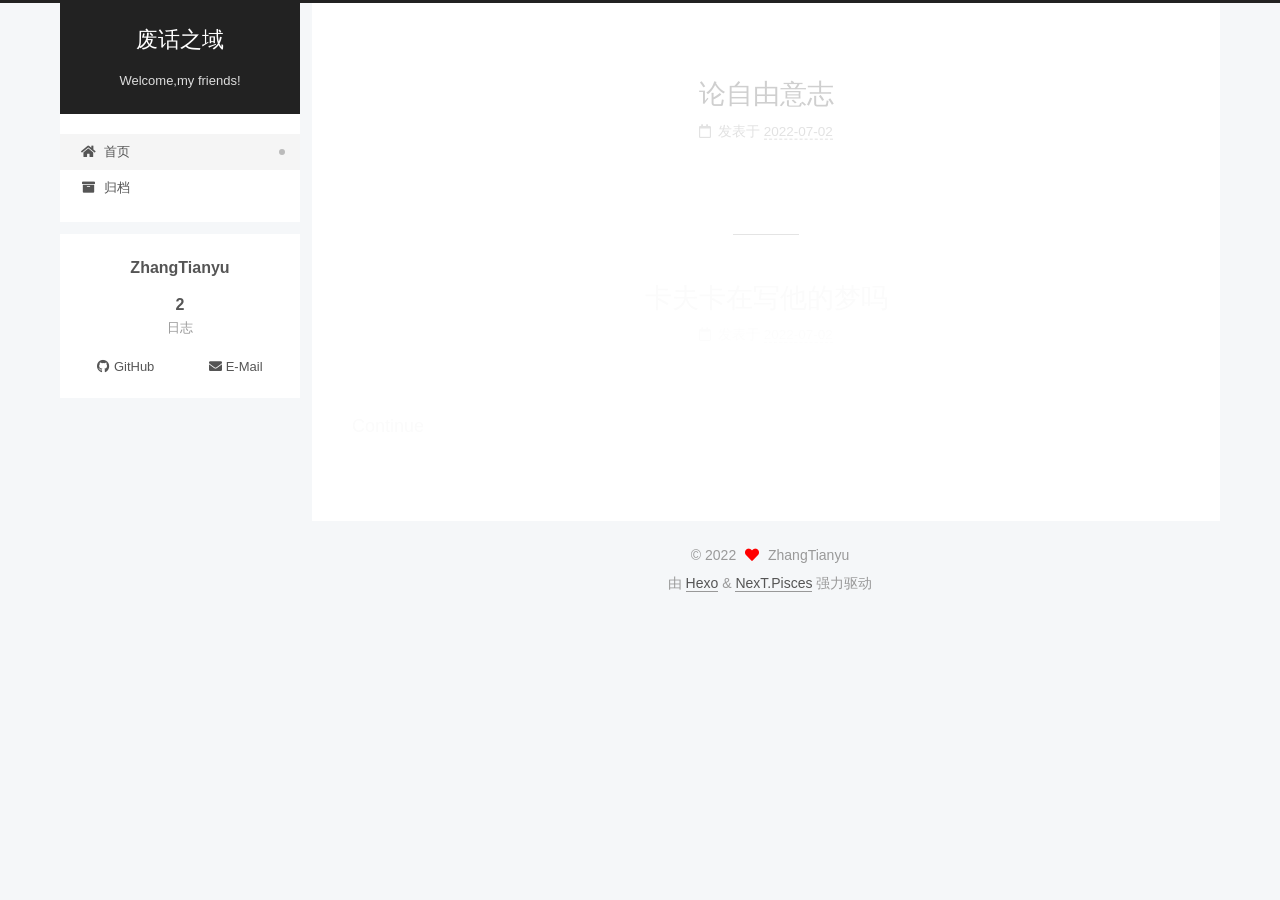
==== commit af962b70: "Site updated: 2022-07-03 09:37:32" ====
--- a/index.html
+++ b/index.html
@@ -330,6 +330,14 @@
       </div>
   </nav>
 </div>
+  <div class="links-of-author motion-element">
+      <span class="links-of-author-item">
+        <a href="https://github.com/ZhangTian-Yu" title="GitHub → https:&#x2F;&#x2F;github.com&#x2F;ZhangTian-Yu" rel="noopener" target="_blank"><i class="fab fa-github fa-fw"></i>GitHub</a>
+      </span>
+      <span class="links-of-author-item">
+        <a href="mailto:andrew_sjtu@sjtu.edu.cn" title="E-Mail → mailto:andrew_sjtu@sjtu.edu.cn" rel="noopener" target="_blank"><i class="fa fa-envelope fa-fw"></i>E-Mail</a>
+      </span>
+  </div>
 
 
 
--- a/css/main.css
+++ b/css/main.css
@@ -1168,7 +1168,7 @@
 }
 .links-of-author a::before,
 .links-of-author span.exturl::before {
-  background: #600503;
+  background: #a1d1c9;
   border-radius: 50%;
   content: ' ';
   display: inline-block;
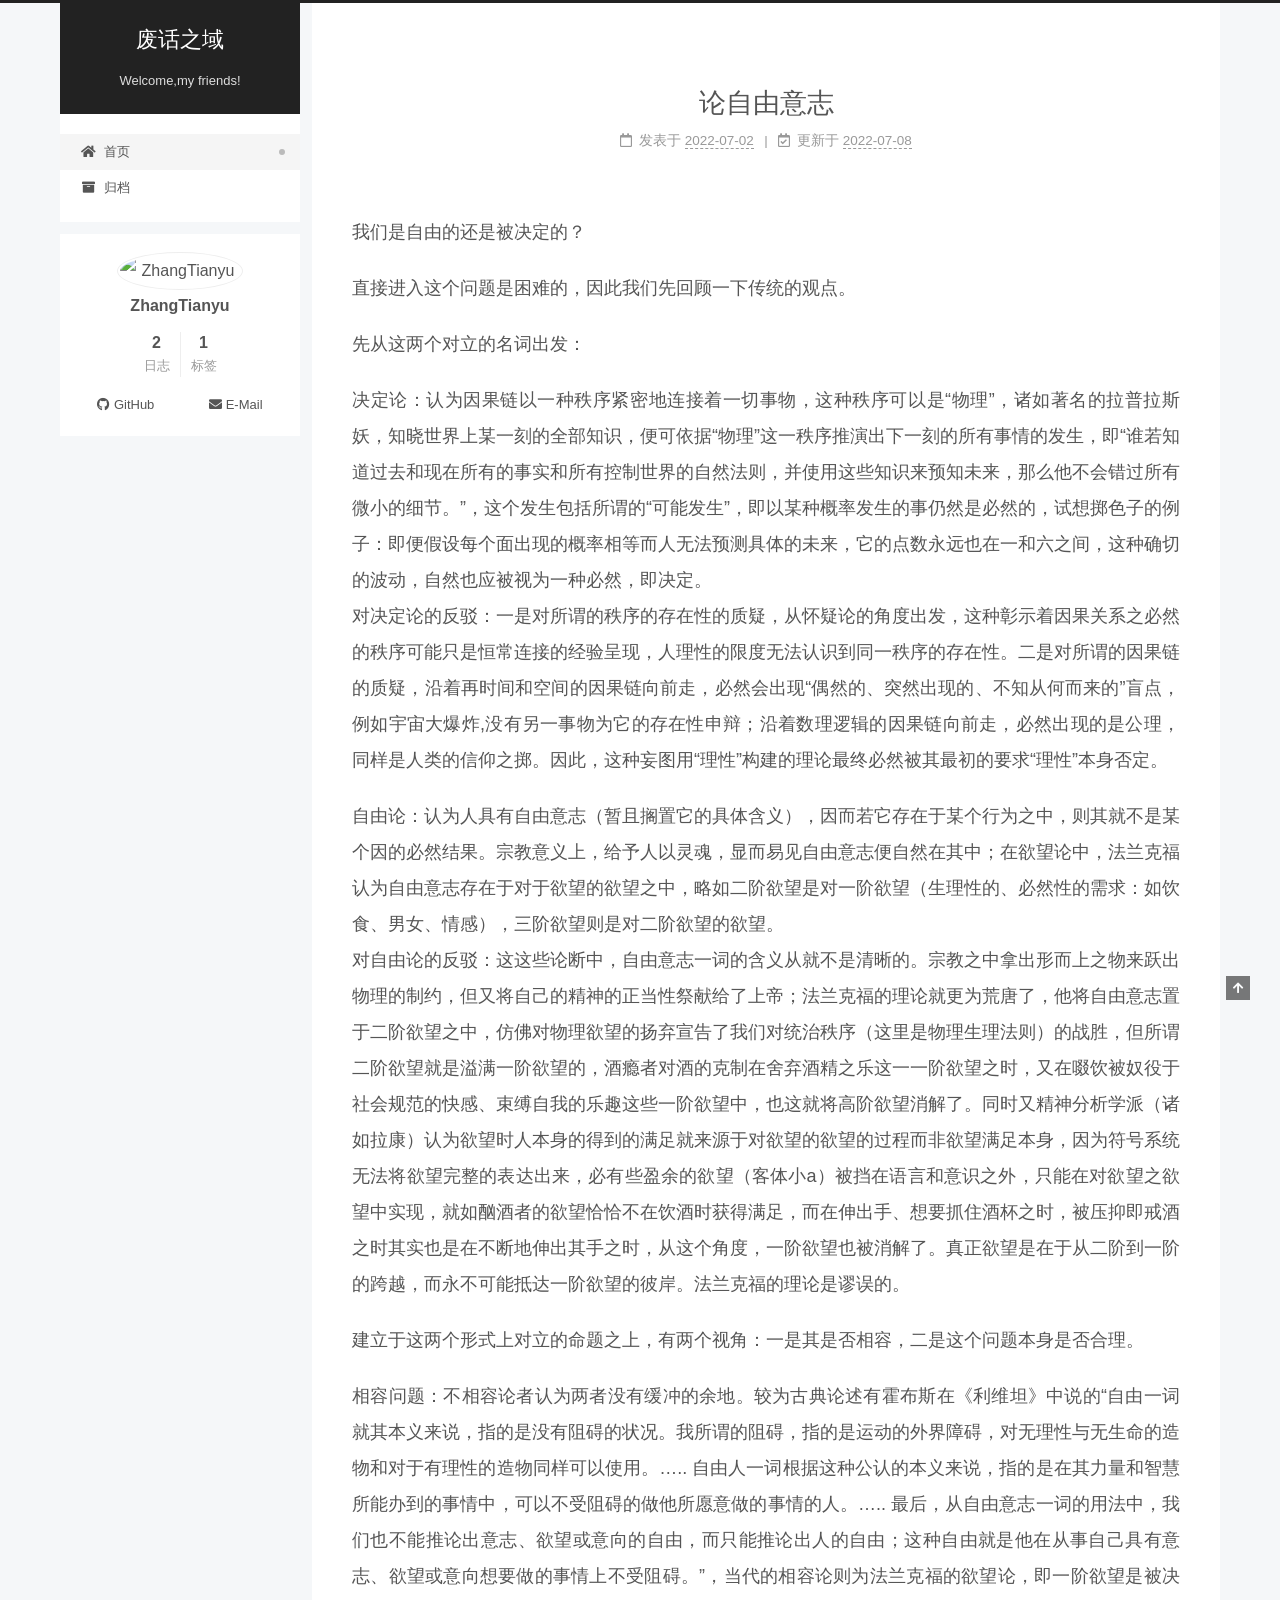
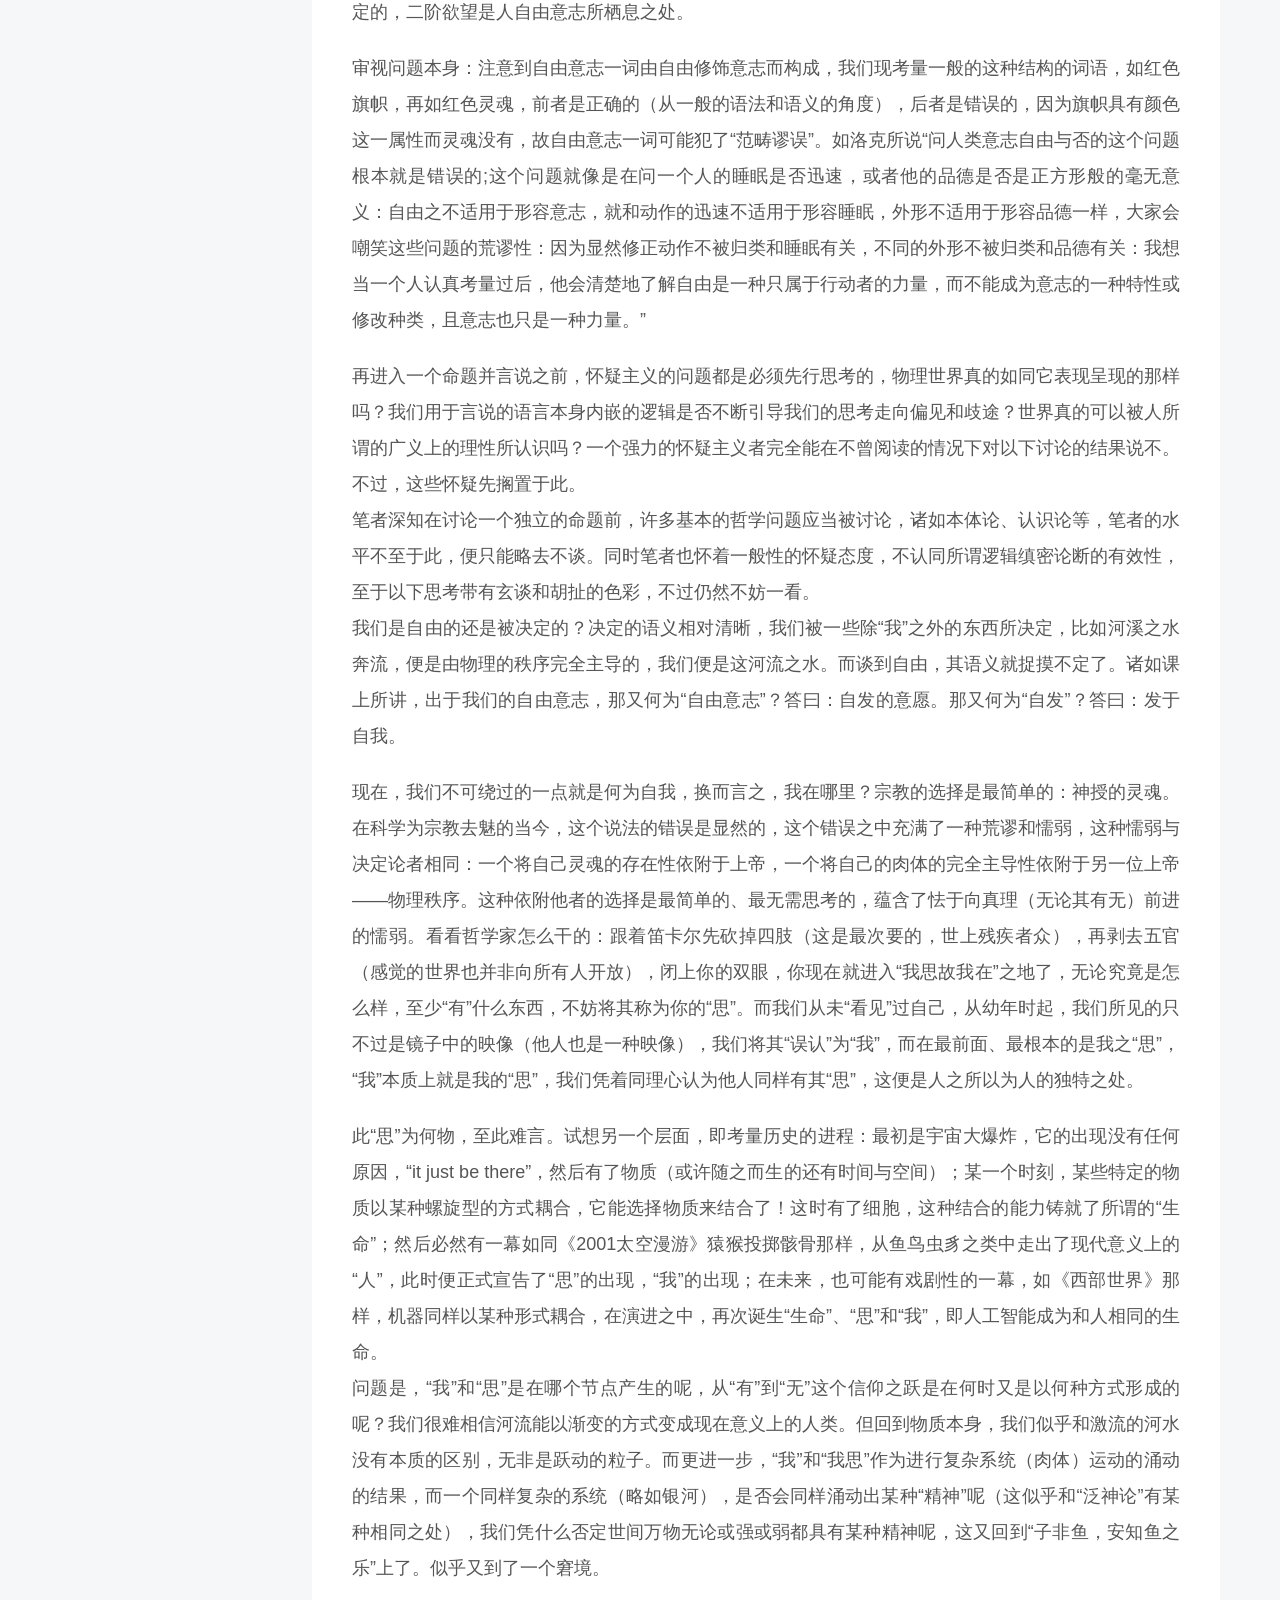
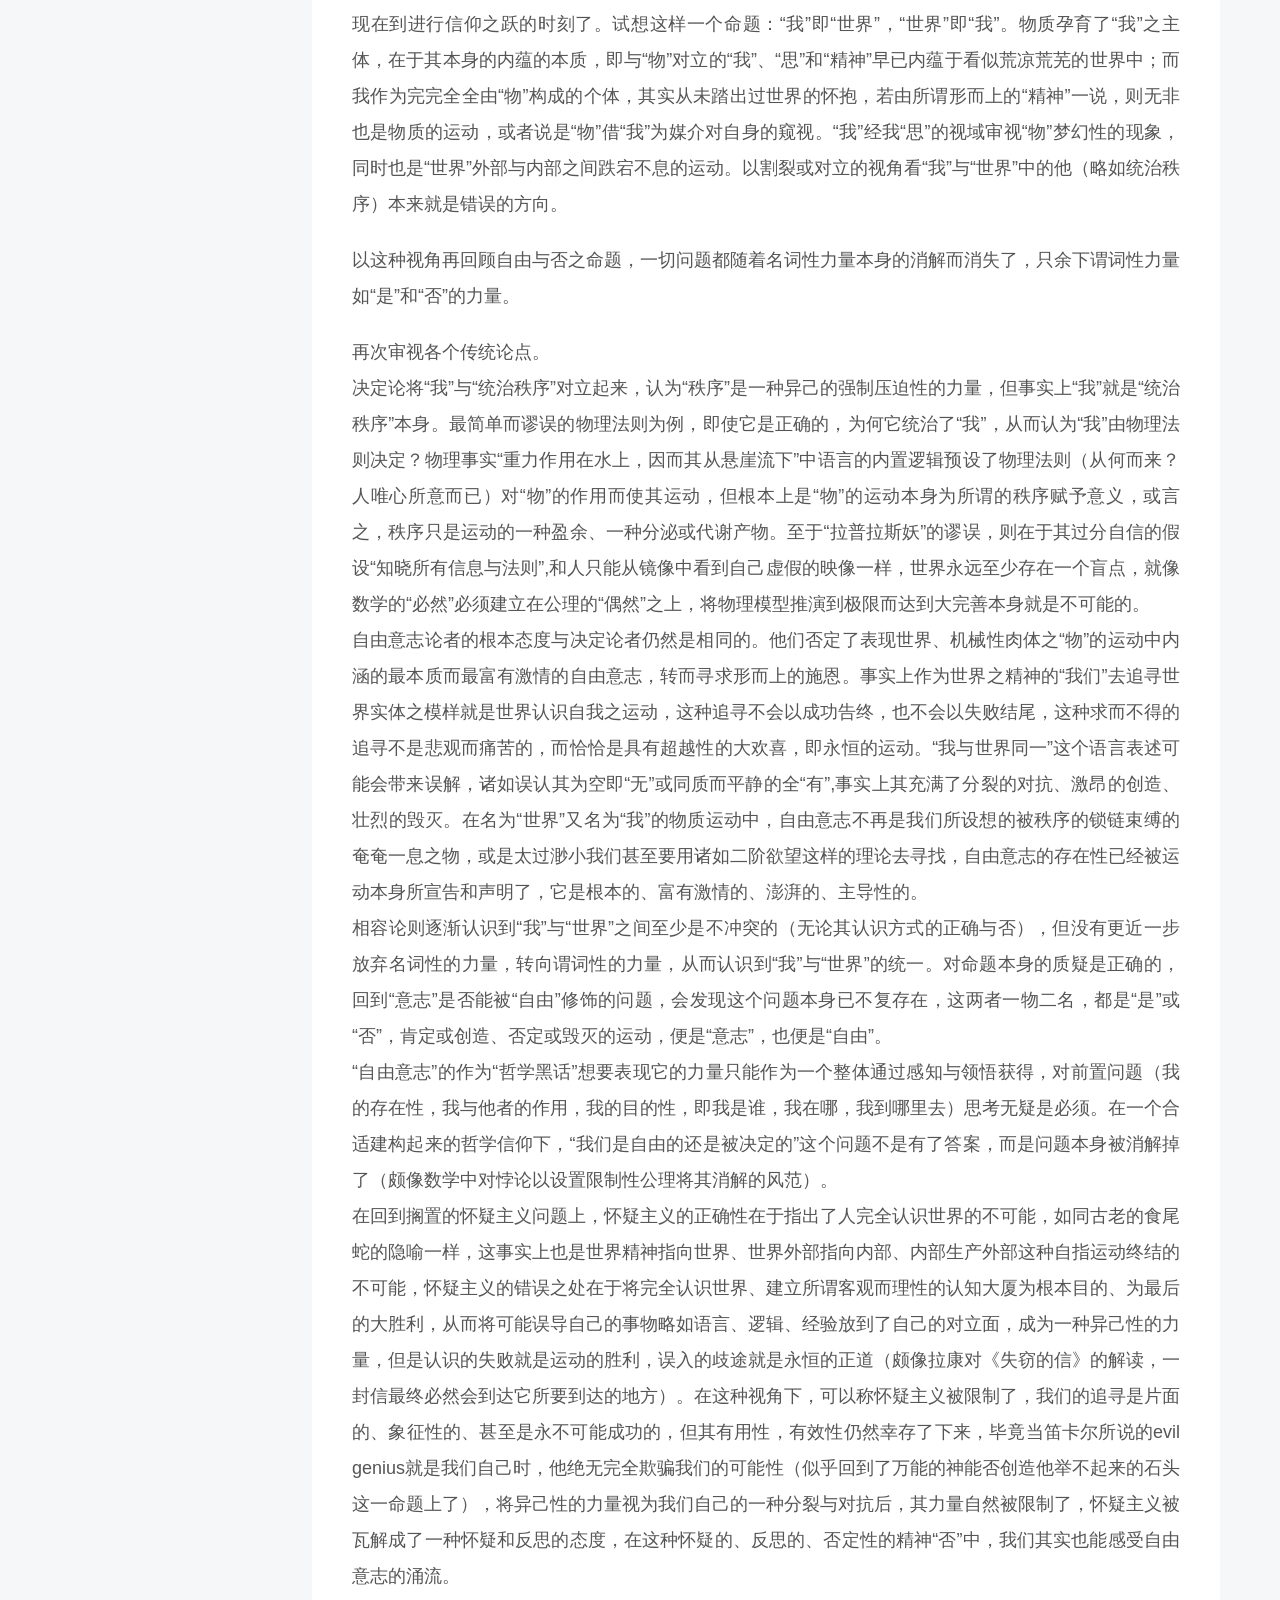
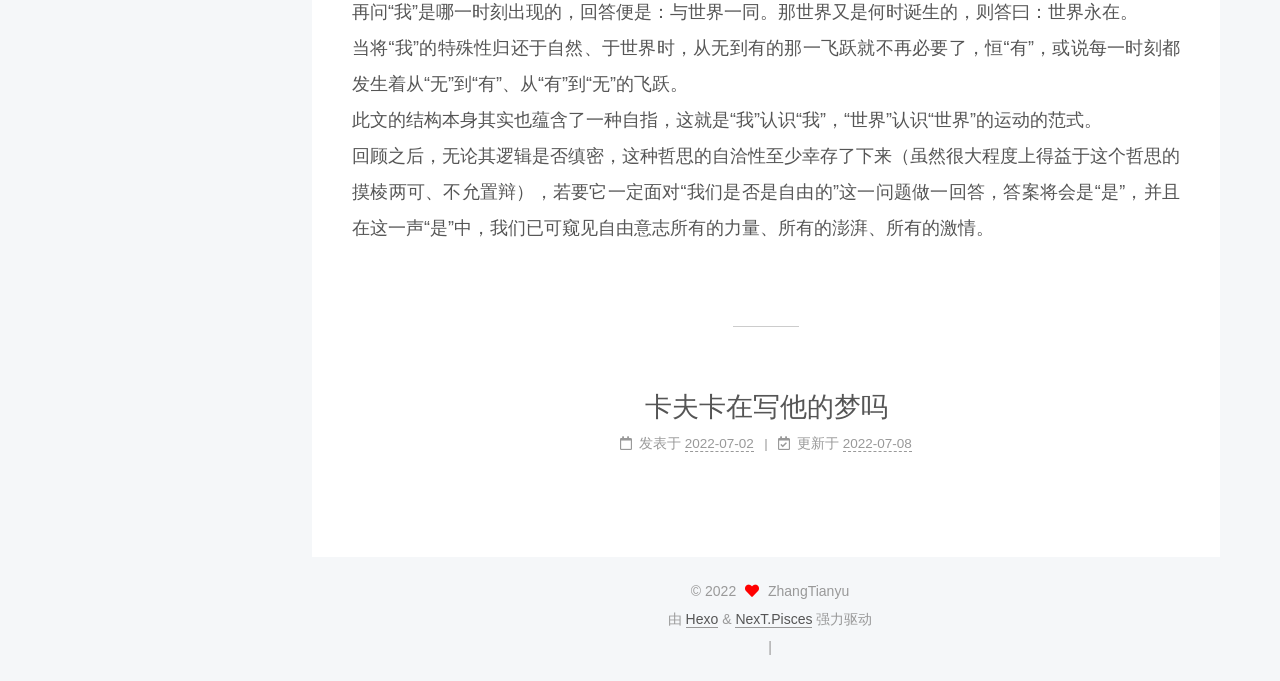
==== commit 1c4b915c: "Site updated: 2022-07-09 09:18:57" ====
--- a/index.html
+++ b/index.html
@@ -149,7 +149,7 @@
     <link itemprop="mainEntityOfPage" href="http://example.com/2022/07/02/%E8%AE%BA%E8%87%AA%E7%94%B1%E6%84%8F%E5%BF%97/">
 
     <span hidden itemprop="author" itemscope itemtype="http://schema.org/Person">
-      <meta itemprop="image" content="/images/avatar.gif">
+      <meta itemprop="image" content="http://qg5674.bvimg.com/17265/3dd1e203d3dd915a.png">
       <meta itemprop="name" content="ZhangTianyu">
       <meta itemprop="description" content="">
     </span>
@@ -172,6 +172,13 @@
 
               <time title="创建时间：2022-07-02 23:09:49" itemprop="dateCreated datePublished" datetime="2022-07-02T23:09:49+08:00">2022-07-02</time>
             </span>
+              <span class="post-meta-item">
+                <span class="post-meta-item-icon">
+                  <i class="far fa-calendar-check"></i>
+                </span>
+                <span class="post-meta-item-text">更新于</span>
+                <time title="修改时间：2022-07-08 22:31:00" itemprop="dateModified" datetime="2022-07-08T22:31:00+08:00">2022-07-08</time>
+              </span>
 
           
 
@@ -184,7 +191,21 @@
     <div class="post-body" itemprop="articleBody">
 
       
-          
+          <p>我们是自由的还是被决定的？</p>
+<p>直接进入这个问题是困难的，因此我们先回顾一下传统的观点。</p>
+<p>先从这两个对立的名词出发：</p>
+<p>决定论：认为因果链以一种秩序紧密地连接着一切事物，这种秩序可以是“物理”，诸如著名的拉普拉斯妖，知晓世界上某一刻的全部知识，便可依据“物理”这一秩序推演出下一刻的所有事情的发生，即“谁若知道过去和现在所有的事实和所有控制世界的自然法则，并使用这些知识来预知未来，那么他不会错过所有微小的细节。”，这个发生包括所谓的“可能发生”，即以某种概率发生的事仍然是必然的，试想掷色子的例子：即便假设每个面出现的概率相等而人无法预测具体的未来，它的点数永远也在一和六之间，这种确切的波动，自然也应被视为一种必然，即决定。<br>对决定论的反驳：一是对所谓的秩序的存在性的质疑，从怀疑论的角度出发，这种彰示着因果关系之必然的秩序可能只是恒常连接的经验呈现，人理性的限度无法认识到同一秩序的存在性。二是对所谓的因果链的质疑，沿着再时间和空间的因果链向前走，必然会出现“偶然的、突然出现的、不知从何而来的”盲点，例如宇宙大爆炸,没有另一事物为它的存在性申辩；沿着数理逻辑的因果链向前走，必然出现的是公理，同样是人类的信仰之掷。因此，这种妄图用“理性”构建的理论最终必然被其最初的要求“理性”本身否定。</p>
+<p>自由论：认为人具有自由意志（暂且搁置它的具体含义），因而若它存在于某个行为之中，则其就不是某个因的必然结果。宗教意义上，给予人以灵魂，显而易见自由意志便自然在其中；在欲望论中，法兰克福认为自由意志存在于对于欲望的欲望之中，略如二阶欲望是对一阶欲望（生理性的、必然性的需求：如饮食、男女、情感），三阶欲望则是对二阶欲望的欲望。<br>对自由论的反驳：这这些论断中，自由意志一词的含义从就不是清晰的。宗教之中拿出形而上之物来跃出物理的制约，但又将自己的精神的正当性祭献给了上帝；法兰克福的理论就更为荒唐了，他将自由意志置于二阶欲望之中，仿佛对物理欲望的扬弃宣告了我们对统治秩序（这里是物理生理法则）的战胜，但所谓二阶欲望就是溢满一阶欲望的，酒瘾者对酒的克制在舍弃酒精之乐这一一阶欲望之时，又在啜饮被奴役于社会规范的快感、束缚自我的乐趣这些一阶欲望中，也这就将高阶欲望消解了。同时又精神分析学派（诸如拉康）认为欲望时人本身的得到的满足就来源于对欲望的欲望的过程而非欲望满足本身，因为符号系统无法将欲望完整的表达出来，必有些盈余的欲望（客体小a）被挡在语言和意识之外，只能在对欲望之欲望中实现，就如酗酒者的欲望恰恰不在饮酒时获得满足，而在伸出手、想要抓住酒杯之时，被压抑即戒酒之时其实也是在不断地伸出其手之时，从这个角度，一阶欲望也被消解了。真正欲望是在于从二阶到一阶的跨越，而永不可能抵达一阶欲望的彼岸。法兰克福的理论是谬误的。</p>
+<p>建立于这两个形式上对立的命题之上，有两个视角：一是其是否相容，二是这个问题本身是否合理。</p>
+<p>相容问题：不相容论者认为两者没有缓冲的余地。较为古典论述有霍布斯在《利维坦》中说的“自由一词就其本义来说，指的是没有阻碍的状况。我所谓的阻碍，指的是运动的外界障碍，对无理性与无生命的造物和对于有理性的造物同样可以使用。….. 自由人一词根据这种公认的本义来说，指的是在其力量和智慧所能办到的事情中，可以不受阻碍的做他所愿意做的事情的人。….. 最后，从自由意志一词的用法中，我们也不能推论出意志、欲望或意向的自由，而只能推论出人的自由；这种自由就是他在从事自己具有意志、欲望或意向想要做的事情上不受阻碍。”，当代的相容论则为法兰克福的欲望论，即一阶欲望是被决定的，二阶欲望是人自由意志所栖息之处。</p>
+<p>审视问题本身：注意到自由意志一词由自由修饰意志而构成，我们现考量一般的这种结构的词语，如红色旗帜，再如红色灵魂，前者是正确的（从一般的语法和语义的角度），后者是错误的，因为旗帜具有颜色这一属性而灵魂没有，故自由意志一词可能犯了“范畴谬误”。如洛克所说“问人类意志自由与否的这个问题根本就是错误的;这个问题就像是在问一个人的睡眠是否迅速，或者他的品德是否是正方形般的毫无意义：自由之不适用于形容意志，就和动作的迅速不适用于形容睡眠，外形不适用于形容品德一样，大家会嘲笑这些问题的荒谬性：因为显然修正动作不被归类和睡眠有关，不同的外形不被归类和品德有关：我想当一个人认真考量过后，他会清楚地了解自由是一种只属于行动者的力量，而不能成为意志的一种特性或修改种类，且意志也只是一种力量。”</p>
+<p>再进入一个命题并言说之前，怀疑主义的问题都是必须先行思考的，物理世界真的如同它表现呈现的那样吗？我们用于言说的语言本身内嵌的逻辑是否不断引导我们的思考走向偏见和歧途？世界真的可以被人所谓的广义上的理性所认识吗？一个强力的怀疑主义者完全能在不曾阅读的情况下对以下讨论的结果说不。不过，这些怀疑先搁置于此。<br>笔者深知在讨论一个独立的命题前，许多基本的哲学问题应当被讨论，诸如本体论、认识论等，笔者的水平不至于此，便只能略去不谈。同时笔者也怀着一般性的怀疑态度，不认同所谓逻辑缜密论断的有效性，至于以下思考带有玄谈和胡扯的色彩，不过仍然不妨一看。<br>我们是自由的还是被决定的？决定的语义相对清晰，我们被一些除“我”之外的东西所决定，比如河溪之水奔流，便是由物理的秩序完全主导的，我们便是这河流之水。而谈到自由，其语义就捉摸不定了。诸如课上所讲，出于我们的自由意志，那又何为“自由意志”？答曰：自发的意愿。那又何为“自发”？答曰：发于自我。</p>
+<p>现在，我们不可绕过的一点就是何为自我，换而言之，我在哪里？宗教的选择是最简单的：神授的灵魂。在科学为宗教去魅的当今，这个说法的错误是显然的，这个错误之中充满了一种荒谬和懦弱，这种懦弱与决定论者相同：一个将自己灵魂的存在性依附于上帝，一个将自己的肉体的完全主导性依附于另一位上帝——物理秩序。这种依附他者的选择是最简单的、最无需思考的，蕴含了怯于向真理（无论其有无）前进的懦弱。看看哲学家怎么干的：跟着笛卡尔先砍掉四肢（这是最次要的，世上残疾者众），再剥去五官（感觉的世界也并非向所有人开放），闭上你的双眼，你现在就进入“我思故我在”之地了，无论究竟是怎么样，至少“有”什么东西，不妨将其称为你的“思”。而我们从未“看见”过自己，从幼年时起，我们所见的只不过是镜子中的映像（他人也是一种映像），我们将其“误认”为“我”，而在最前面、最根本的是我之“思”，“我”本质上就是我的“思”，我们凭着同理心认为他人同样有其“思”，这便是人之所以为人的独特之处。</p>
+<p>此“思”为何物，至此难言。试想另一个层面，即考量历史的进程：最初是宇宙大爆炸，它的出现没有任何原因，“it just be there”，然后有了物质（或许随之而生的还有时间与空间）；某一个时刻，某些特定的物质以某种螺旋型的方式耦合，它能选择物质来结合了！这时有了细胞，这种结合的能力铸就了所谓的“生命”；然后必然有一幕如同《2001太空漫游》猿猴投掷骸骨那样，从鱼鸟虫豸之类中走出了现代意义上的“人”，此时便正式宣告了“思”的出现，“我”的出现；在未来，也可能有戏剧性的一幕，如《西部世界》那样，机器同样以某种形式耦合，在演进之中，再次诞生“生命”、“思”和“我”，即人工智能成为和人相同的生命。<br>问题是，“我”和“思”是在哪个节点产生的呢，从“有”到“无”这个信仰之跃是在何时又是以何种方式形成的呢？我们很难相信河流能以渐变的方式变成现在意义上的人类。但回到物质本身，我们似乎和激流的河水没有本质的区别，无非是跃动的粒子。而更进一步，“我”和“我思”作为进行复杂系统（肉体）运动的涌动的结果，而一个同样复杂的系统（略如银河），是否会同样涌动出某种“精神”呢（这似乎和“泛神论”有某种相同之处），我们凭什么否定世间万物无论或强或弱都具有某种精神呢，这又回到“子非鱼，安知鱼之乐”上了。似乎又到了一个窘境。</p>
+<p>现在到进行信仰之跃的时刻了。试想这样一个命题：“我”即“世界”，“世界”即“我”。物质孕育了“我”之主体，在于其本身的内蕴的本质，即与“物”对立的“我”、“思”和“精神”早已内蕴于看似荒凉荒芜的世界中；而我作为完完全全由“物”构成的个体，其实从未踏出过世界的怀抱，若由所谓形而上的“精神”一说，则无非也是物质的运动，或者说是“物”借“我”为媒介对自身的窥视。“我”经我“思”的视域审视“物”梦幻性的现象，同时也是“世界”外部与内部之间跌宕不息的运动。以割裂或对立的视角看“我”与“世界”中的他（略如统治秩序）本来就是错误的方向。</p>
+<p>以这种视角再回顾自由与否之命题，一切问题都随着名词性力量本身的消解而消失了，只余下谓词性力量如“是”和“否”的力量。</p>
+<p>再次审视各个传统论点。<br>决定论将“我”与“统治秩序”对立起来，认为“秩序”是一种异己的强制压迫性的力量，但事实上“我”就是“统治秩序”本身。最简单而谬误的物理法则为例，即使它是正确的，为何它统治了“我”，从而认为“我”由物理法则决定？物理事实“重力作用在水上，因而其从悬崖流下”中语言的内置逻辑预设了物理法则（从何而来？人唯心所意而已）对“物”的作用而使其运动，但根本上是“物”的运动本身为所谓的秩序赋予意义，或言之，秩序只是运动的一种盈余、一种分泌或代谢产物。至于“拉普拉斯妖”的谬误，则在于其过分自信的假设“知晓所有信息与法则”,和人只能从镜像中看到自己虚假的映像一样，世界永远至少存在一个盲点，就像数学的“必然”必须建立在公理的“偶然”之上，将物理模型推演到极限而达到大完善本身就是不可能的。<br>自由意志论者的根本态度与决定论者仍然是相同的。他们否定了表现世界、机械性肉体之“物”的运动中内涵的最本质而最富有激情的自由意志，转而寻求形而上的施恩。事实上作为世界之精神的“我们”去追寻世界实体之模样就是世界认识自我之运动，这种追寻不会以成功告终，也不会以失败结尾，这种求而不得的追寻不是悲观而痛苦的，而恰恰是具有超越性的大欢喜，即永恒的运动。“我与世界同一”这个语言表述可能会带来误解，诸如误认其为空即“无”或同质而平静的全“有”,事实上其充满了分裂的对抗、激昂的创造、壮烈的毁灭。在名为“世界”又名为“我”的物质运动中，自由意志不再是我们所设想的被秩序的锁链束缚的奄奄一息之物，或是太过渺小我们甚至要用诸如二阶欲望这样的理论去寻找，自由意志的存在性已经被运动本身所宣告和声明了，它是根本的、富有激情的、澎湃的、主导性的。<br>相容论则逐渐认识到“我”与“世界”之间至少是不冲突的（无论其认识方式的正确与否），但没有更近一步放弃名词性的力量，转向谓词性的力量，从而认识到“我”与“世界”的统一。对命题本身的质疑是正确的，回到“意志”是否能被“自由”修饰的问题，会发现这个问题本身已不复存在，这两者一物二名，都是“是”或“否”，肯定或创造、否定或毁灭的运动，便是“意志”，也便是“自由”。<br>“自由意志”的作为“哲学黑话”想要表现它的力量只能作为一个整体通过感知与领悟获得，对前置问题（我的存在性，我与他者的作用，我的目的性，即我是谁，我在哪，我到哪里去）思考无疑是必须。在一个合适建构起来的哲学信仰下，“我们是自由的还是被决定的”这个问题不是有了答案，而是问题本身被消解掉了（颇像数学中对悖论以设置限制性公理将其消解的风范）。<br>在回到搁置的怀疑主义问题上，怀疑主义的正确性在于指出了人完全认识世界的不可能，如同古老的食尾蛇的隐喻一样，这事实上也是世界精神指向世界、世界外部指向内部、内部生产外部这种自指运动终结的不可能，怀疑主义的错误之处在于将完全认识世界、建立所谓客观而理性的认知大厦为根本目的、为最后的大胜利，从而将可能误导自己的事物略如语言、逻辑、经验放到了自己的对立面，成为一种异己性的力量，但是认识的失败就是运动的胜利，误入的歧途就是永恒的正道（颇像拉康对《失窃的信》的解读，一封信最终必然会到达它所要到达的地方）。在这种视角下，可以称怀疑主义被限制了，我们的追寻是片面的、象征性的、甚至是永不可能成功的，但其有用性，有效性仍然幸存了下来，毕竟当笛卡尔所说的evil genius就是我们自己时，他绝无完全欺骗我们的可能性（似乎回到了万能的神能否创造他举不起来的石头这一命题上了），将异己性的力量视为我们自己的一种分裂与对抗后，其力量自然被限制了，怀疑主义被瓦解成了一种怀疑和反思的态度，在这种怀疑的、反思的、否定性的精神“否”中，我们其实也能感受自由意志的涌流。<br>再问“我”是哪一时刻出现的，回答便是：与世界一同。那世界又是何时诞生的，则答曰：世界永在。<br>当将“我”的特殊性归还于自然、于世界时，从无到有的那一飞跃就不再必要了，恒“有”，或说每一时刻都发生着从“无”到“有”、从“有”到“无”的飞跃。<br>此文的结构本身其实也蕴含了一种自指，这就是“我”认识“我”，“世界”认识“世界”的运动的范式。<br>回顾之后，无论其逻辑是否缜密，这种哲思的自洽性至少幸存了下来（虽然很大程度上得益于这个哲思的摸棱两可、不允置辩），若要它一定面对“我们是否是自由的”这一问题做一回答，答案将会是“是”，并且在这一声“是”中，我们已可窥见自由意志所有的力量、所有的澎湃、所有的激情。</p>
+
       
     </div>
 
@@ -206,7 +227,7 @@
     <link itemprop="mainEntityOfPage" href="http://example.com/2022/07/02/%E5%8D%A1%E5%A4%AB%E5%8D%A1%E5%9C%A8%E5%86%99%E4%BB%96%E7%9A%84%E6%A2%A6%E5%90%97/">
 
     <span hidden itemprop="author" itemscope itemtype="http://schema.org/Person">
-      <meta itemprop="image" content="/images/avatar.gif">
+      <meta itemprop="image" content="http://qg5674.bvimg.com/17265/3dd1e203d3dd915a.png">
       <meta itemprop="name" content="ZhangTianyu">
       <meta itemprop="description" content="">
     </span>
@@ -226,10 +247,16 @@
                 <i class="far fa-calendar"></i>
               </span>
               <span class="post-meta-item-text">发表于</span>
-              
-
-              <time title="创建时间：2022-07-02 22:59:41 / 修改时间：23:00:22" itemprop="dateCreated datePublished" datetime="2022-07-02T22:59:41+08:00">2022-07-02</time>
+
+              <time title="创建时间：2022-07-02 22:59:41" itemprop="dateCreated datePublished" datetime="2022-07-02T22:59:41+08:00">2022-07-02</time>
             </span>
+              <span class="post-meta-item">
+                <span class="post-meta-item-icon">
+                  <i class="far fa-calendar-check"></i>
+                </span>
+                <span class="post-meta-item-text">更新于</span>
+                <time title="修改时间：2022-07-08 22:29:46" itemprop="dateModified" datetime="2022-07-08T22:29:46+08:00">2022-07-08</time>
+              </span>
 
           
 
@@ -242,8 +269,7 @@
     <div class="post-body" itemprop="articleBody">
 
       
-          <p>Continue</p>
-
+          
       
     </div>
 
@@ -316,6 +342,8 @@
 
       <div class="site-overview-wrap sidebar-panel">
         <div class="site-author motion-element" itemprop="author" itemscope itemtype="http://schema.org/Person">
+    <img class="site-author-image" itemprop="image" alt="ZhangTianyu"
+      src="http://qg5674.bvimg.com/17265/3dd1e203d3dd915a.png">
   <p class="site-author-name" itemprop="name">ZhangTianyu</p>
   <div class="site-description" itemprop="description"></div>
 </div>
@@ -328,6 +356,10 @@
           <span class="site-state-item-name">日志</span>
         </a>
       </div>
+      <div class="site-state-item site-state-tags">
+        <span class="site-state-item-count">1</span>
+        <span class="site-state-item-name">标签</span>
+      </div>
   </nav>
 </div>
   <div class="links-of-author motion-element">
@@ -366,10 +398,31 @@
   </span>
   <span class="author" itemprop="copyrightHolder">ZhangTianyu</span>
 </div>
+
   <div class="powered-by">由 <a href="https://hexo.io/" class="theme-link" rel="noopener" target="_blank">Hexo</a> & <a href="https://pisces.theme-next.org/" class="theme-link" rel="noopener" target="_blank">NexT.Pisces</a> 强力驱动
   </div>
 
         
+<div class="busuanzi-count">
+  <script async src="https://busuanzi.ibruce.info/busuanzi/2.3/busuanzi.pure.mini.js"></script>
+    <span class="post-meta-item" id="busuanzi_container_site_uv" style="display: none;">
+      <span class="post-meta-item-icon">
+        <i class="user"></i>
+      </span>
+      <span class="site-uv" title="总访客量">
+        <span id="busuanzi_value_site_uv"></span>
+      </span>
+    </span>
+    <span class="post-meta-divider">|</span>
+    <span class="post-meta-item" id="busuanzi_container_site_pv" style="display: none;">
+      <span class="post-meta-item-icon">
+        <i class="eye"></i>
+      </span>
+      <span class="site-pv" title="总访问量">
+        <span id="busuanzi_value_site_pv"></span>
+      </span>
+    </span>
+</div>
 
 
 
--- a/css/main.css
+++ b/css/main.css
@@ -1141,6 +1141,7 @@
   margin: 0 auto;
   max-width: 120px;
   padding: 2px;
+  border-radius: 50%;
 }
 .site-author-name {
   color: var(--text-color);
@@ -1168,7 +1169,7 @@
 }
 .links-of-author a::before,
 .links-of-author span.exturl::before {
-  background: #a1d1c9;
+  background: #b4f657;
   border-radius: 50%;
   content: ' ';
   display: inline-block;
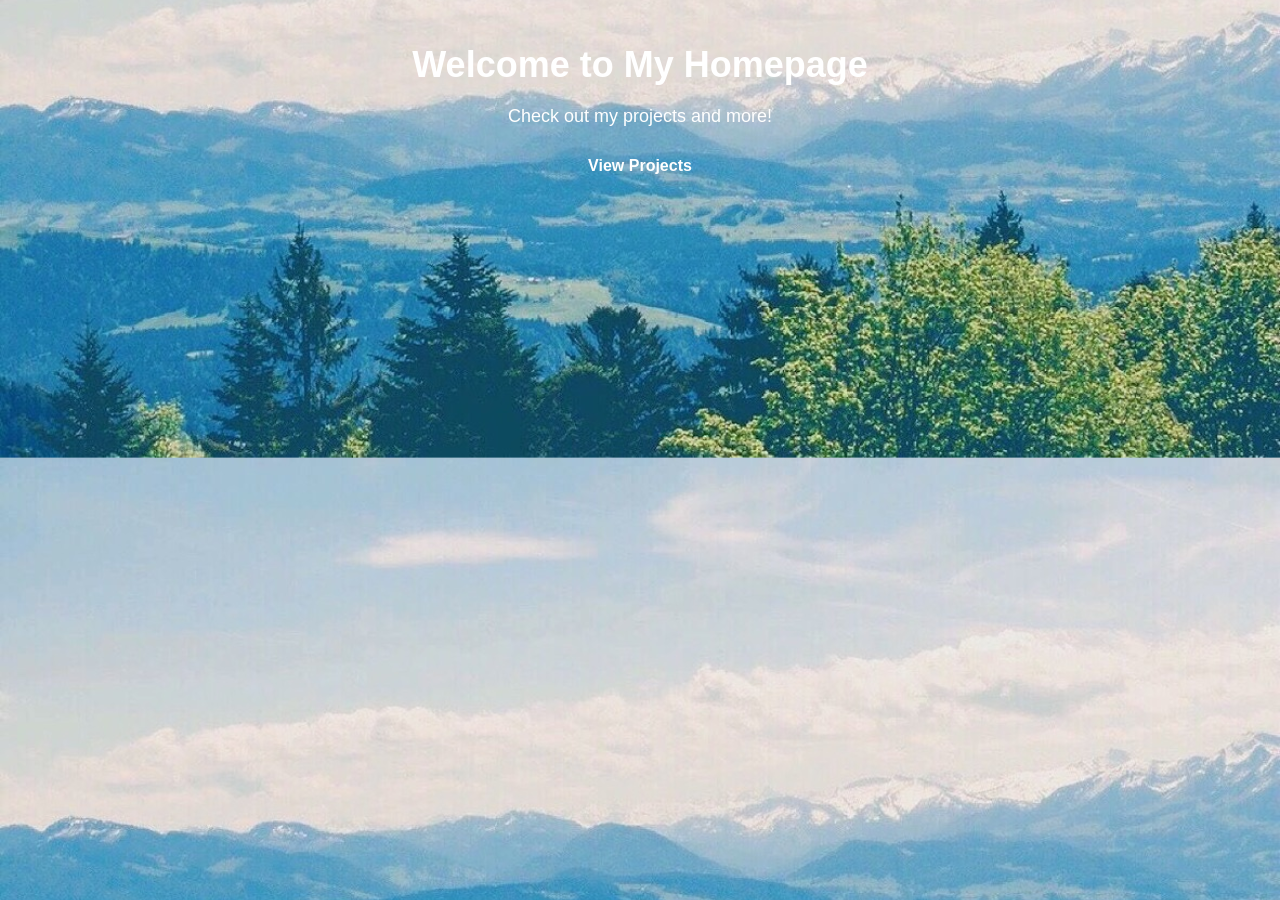
==== commit 5a5353cc: "tests" ====
--- a/index.html
+++ b/index.html
@@ -1,477 +1,50 @@
 <!DOCTYPE html>
-<html lang="zh-CN">
+<html lang="en">
 <head>
   <meta charset="UTF-8">
-<meta name="viewport" content="width=device-width, initial-scale=1, maximum-scale=2">
-<meta name="theme-color" content="#222">
-<meta name="generator" content="Hexo 6.2.0">
-  <link rel="apple-touch-icon" sizes="180x180" href="/images/apple-touch-icon-next.png">
-  <link rel="icon" type="image/png" sizes="32x32" href="/images/favicon-32x32-next.png">
-  <link rel="icon" type="image/png" sizes="16x16" href="/images/favicon-16x16-next.png">
-  <link rel="mask-icon" href="/images/logo.svg" color="#222">
+  <meta name="viewport" content="width=device-width, initial-scale=1.0">
+  <title>My Personal Homepage</title>
+  <style>
+    body {
+      margin: 0;
+      padding: 0;
+      background-image: url('https://zhangtian-yu.github.io/mountains.jpg'); /* 背景图片路径 */
+      background-size: cover;
+      background-position: center;
+      font-family: Arial, sans-serif;
+    }
 
-<link rel="stylesheet" href="/css/main.css">
+    .container {
+      width: 100%;
+      max-width: 800px;
+      margin: 0 auto;
+      padding: 20px;
+      text-align: center;
+      color: white;
+    }
 
+    .container h1 {
+      font-size: 36px;
+      margin-bottom: 20px;
+    }
 
-<link rel="stylesheet" href="/lib/font-awesome/css/all.min.css">
+    .container p {
+      font-size: 18px;
+      margin-bottom: 30px;
+    }
 
-<script id="hexo-configurations">
-    var NexT = window.NexT || {};
-    var CONFIG = {"hostname":"example.com","root":"/","scheme":"Pisces","version":"7.8.0","exturl":false,"sidebar":{"position":"left","display":"post","padding":18,"offset":12,"onmobile":false},"copycode":{"enable":false,"show_result":false,"style":null},"back2top":{"enable":true,"sidebar":false,"scrollpercent":false},"bookmark":{"enable":false,"color":"#222","save":"auto"},"fancybox":false,"mediumzoom":false,"lazyload":false,"pangu":false,"comments":{"style":"tabs","active":null,"storage":true,"lazyload":false,"nav":null},"algolia":{"hits":{"per_page":10},"labels":{"input_placeholder":"Search for Posts","hits_empty":"We didn't find any results for the search: ${query}","hits_stats":"${hits} results found in ${time} ms"}},"localsearch":{"enable":false,"trigger":"auto","top_n_per_article":1,"unescape":false,"preload":false},"motion":{"enable":true,"async":false,"transition":{"post_block":"fadeIn","post_header":"slideDownIn","post_body":"slideDownIn","coll_header":"slideLeftIn","sidebar":"slideUpIn"}}};
-  </script>
-
-  <meta property="og:type" content="website">
-<meta property="og:title" content="废话之域">
-<meta property="og:url" content="http://example.com/index.html">
-<meta property="og:site_name" content="废话之域">
-<meta property="og:locale" content="zh_CN">
-<meta property="article:author" content="ZhangTianyu">
-<meta name="twitter:card" content="summary">
-
-<link rel="canonical" href="http://example.com/">
-
-
-<script id="page-configurations">
-  // https://hexo.io/docs/variables.html
-  CONFIG.page = {
-    sidebar: "",
-    isHome : true,
-    isPost : false,
-    lang   : 'zh-CN'
-  };
-</script>
-
-  <title>废话之域</title>
-  
-
-
-
-
-
-
-  <noscript>
-  <style>
-  .use-motion .brand,
-  .use-motion .menu-item,
-  .sidebar-inner,
-  .use-motion .post-block,
-  .use-motion .pagination,
-  .use-motion .comments,
-  .use-motion .post-header,
-  .use-motion .post-body,
-  .use-motion .collection-header { opacity: initial; }
-
-  .use-motion .site-title,
-  .use-motion .site-subtitle {
-    opacity: initial;
-    top: initial;
-  }
-
-  .use-motion .logo-line-before i { left: initial; }
-  .use-motion .logo-line-after i { right: initial; }
+    .container a {
+      color: white;
+      text-decoration: none;
+      font-weight: bold;
+    }
   </style>
-</noscript>
-
 </head>
-
-<body itemscope itemtype="http://schema.org/WebPage">
-  <div class="container use-motion">
-    <div class="headband"></div>
-
-    <header class="header" itemscope itemtype="http://schema.org/WPHeader">
-      <div class="header-inner"><div class="site-brand-container">
-  <div class="site-nav-toggle">
-    <div class="toggle" aria-label="切换导航栏">
-      <span class="toggle-line toggle-line-first"></span>
-      <span class="toggle-line toggle-line-middle"></span>
-      <span class="toggle-line toggle-line-last"></span>
-    </div>
+<body>
+  <div class="container">
+    <h1>Welcome to My Homepage</h1>
+    <p>Check out my projects and more!</p>
+    <a href="https://zhangtian-yu.github.io/blogs/free_will.pdf">View Projects</a> <!-- 其他页面的链接 -->
   </div>
-
-  <div class="site-meta">
-
-    <a href="/" class="brand" rel="start">
-      <span class="logo-line-before"><i></i></span>
-      <h1 class="site-title">废话之域</h1>
-      <span class="logo-line-after"><i></i></span>
-    </a>
-      <p class="site-subtitle" itemprop="description">Welcome,my friends!</p>
-  </div>
-
-  <div class="site-nav-right">
-    <div class="toggle popup-trigger">
-    </div>
-  </div>
-</div>
-
-
-
-
-<nav class="site-nav">
-  <ul id="menu" class="main-menu menu">
-        <li class="menu-item menu-item-home">
-
-    <a href="/" rel="section"><i class="fa fa-home fa-fw"></i>首页</a>
-
-  </li>
-        <li class="menu-item menu-item-archives">
-
-    <a href="/archives/" rel="section"><i class="fa fa-archive fa-fw"></i>归档</a>
-
-  </li>
-  </ul>
-</nav>
-
-
-
-
-</div>
-    </header>
-
-    
-  <div class="back-to-top">
-    <i class="fa fa-arrow-up"></i>
-    <span>0%</span>
-  </div>
-
-
-    <main class="main">
-      <div class="main-inner">
-        <div class="content-wrap">
-          
-
-          <div class="content index posts-expand">
-            
-      
-  
-  
-  <article itemscope itemtype="http://schema.org/Article" class="post-block" lang="zh-CN">
-    <link itemprop="mainEntityOfPage" href="http://example.com/2022/07/02/%E8%AE%BA%E8%87%AA%E7%94%B1%E6%84%8F%E5%BF%97/">
-
-    <span hidden itemprop="author" itemscope itemtype="http://schema.org/Person">
-      <meta itemprop="image" content="http://qg5674.bvimg.com/17265/3dd1e203d3dd915a.png">
-      <meta itemprop="name" content="ZhangTianyu">
-      <meta itemprop="description" content="">
-    </span>
-
-    <span hidden itemprop="publisher" itemscope itemtype="http://schema.org/Organization">
-      <meta itemprop="name" content="废话之域">
-    </span>
-      <header class="post-header">
-        <h2 class="post-title" itemprop="name headline">
-          
-            <a href="/2022/07/02/%E8%AE%BA%E8%87%AA%E7%94%B1%E6%84%8F%E5%BF%97/" class="post-title-link" itemprop="url">论自由意志</a>
-        </h2>
-
-        <div class="post-meta">
-            <span class="post-meta-item">
-              <span class="post-meta-item-icon">
-                <i class="far fa-calendar"></i>
-              </span>
-              <span class="post-meta-item-text">发表于</span>
-
-              <time title="创建时间：2022-07-02 23:09:49" itemprop="dateCreated datePublished" datetime="2022-07-02T23:09:49+08:00">2022-07-02</time>
-            </span>
-              <span class="post-meta-item">
-                <span class="post-meta-item-icon">
-                  <i class="far fa-calendar-check"></i>
-                </span>
-                <span class="post-meta-item-text">更新于</span>
-                <time title="修改时间：2022-07-08 22:31:00" itemprop="dateModified" datetime="2022-07-08T22:31:00+08:00">2022-07-08</time>
-              </span>
-
-          
-
-        </div>
-      </header>
-
-    
-    
-    
-    <div class="post-body" itemprop="articleBody">
-
-      
-          <p>我们是自由的还是被决定的？</p>
-<p>直接进入这个问题是困难的，因此我们先回顾一下传统的观点。</p>
-<p>先从这两个对立的名词出发：</p>
-<p>决定论：认为因果链以一种秩序紧密地连接着一切事物，这种秩序可以是“物理”，诸如著名的拉普拉斯妖，知晓世界上某一刻的全部知识，便可依据“物理”这一秩序推演出下一刻的所有事情的发生，即“谁若知道过去和现在所有的事实和所有控制世界的自然法则，并使用这些知识来预知未来，那么他不会错过所有微小的细节。”，这个发生包括所谓的“可能发生”，即以某种概率发生的事仍然是必然的，试想掷色子的例子：即便假设每个面出现的概率相等而人无法预测具体的未来，它的点数永远也在一和六之间，这种确切的波动，自然也应被视为一种必然，即决定。<br>对决定论的反驳：一是对所谓的秩序的存在性的质疑，从怀疑论的角度出发，这种彰示着因果关系之必然的秩序可能只是恒常连接的经验呈现，人理性的限度无法认识到同一秩序的存在性。二是对所谓的因果链的质疑，沿着再时间和空间的因果链向前走，必然会出现“偶然的、突然出现的、不知从何而来的”盲点，例如宇宙大爆炸,没有另一事物为它的存在性申辩；沿着数理逻辑的因果链向前走，必然出现的是公理，同样是人类的信仰之掷。因此，这种妄图用“理性”构建的理论最终必然被其最初的要求“理性”本身否定。</p>
-<p>自由论：认为人具有自由意志（暂且搁置它的具体含义），因而若它存在于某个行为之中，则其就不是某个因的必然结果。宗教意义上，给予人以灵魂，显而易见自由意志便自然在其中；在欲望论中，法兰克福认为自由意志存在于对于欲望的欲望之中，略如二阶欲望是对一阶欲望（生理性的、必然性的需求：如饮食、男女、情感），三阶欲望则是对二阶欲望的欲望。<br>对自由论的反驳：这这些论断中，自由意志一词的含义从就不是清晰的。宗教之中拿出形而上之物来跃出物理的制约，但又将自己的精神的正当性祭献给了上帝；法兰克福的理论就更为荒唐了，他将自由意志置于二阶欲望之中，仿佛对物理欲望的扬弃宣告了我们对统治秩序（这里是物理生理法则）的战胜，但所谓二阶欲望就是溢满一阶欲望的，酒瘾者对酒的克制在舍弃酒精之乐这一一阶欲望之时，又在啜饮被奴役于社会规范的快感、束缚自我的乐趣这些一阶欲望中，也这就将高阶欲望消解了。同时又精神分析学派（诸如拉康）认为欲望时人本身的得到的满足就来源于对欲望的欲望的过程而非欲望满足本身，因为符号系统无法将欲望完整的表达出来，必有些盈余的欲望（客体小a）被挡在语言和意识之外，只能在对欲望之欲望中实现，就如酗酒者的欲望恰恰不在饮酒时获得满足，而在伸出手、想要抓住酒杯之时，被压抑即戒酒之时其实也是在不断地伸出其手之时，从这个角度，一阶欲望也被消解了。真正欲望是在于从二阶到一阶的跨越，而永不可能抵达一阶欲望的彼岸。法兰克福的理论是谬误的。</p>
-<p>建立于这两个形式上对立的命题之上，有两个视角：一是其是否相容，二是这个问题本身是否合理。</p>
-<p>相容问题：不相容论者认为两者没有缓冲的余地。较为古典论述有霍布斯在《利维坦》中说的“自由一词就其本义来说，指的是没有阻碍的状况。我所谓的阻碍，指的是运动的外界障碍，对无理性与无生命的造物和对于有理性的造物同样可以使用。….. 自由人一词根据这种公认的本义来说，指的是在其力量和智慧所能办到的事情中，可以不受阻碍的做他所愿意做的事情的人。….. 最后，从自由意志一词的用法中，我们也不能推论出意志、欲望或意向的自由，而只能推论出人的自由；这种自由就是他在从事自己具有意志、欲望或意向想要做的事情上不受阻碍。”，当代的相容论则为法兰克福的欲望论，即一阶欲望是被决定的，二阶欲望是人自由意志所栖息之处。</p>
-<p>审视问题本身：注意到自由意志一词由自由修饰意志而构成，我们现考量一般的这种结构的词语，如红色旗帜，再如红色灵魂，前者是正确的（从一般的语法和语义的角度），后者是错误的，因为旗帜具有颜色这一属性而灵魂没有，故自由意志一词可能犯了“范畴谬误”。如洛克所说“问人类意志自由与否的这个问题根本就是错误的;这个问题就像是在问一个人的睡眠是否迅速，或者他的品德是否是正方形般的毫无意义：自由之不适用于形容意志，就和动作的迅速不适用于形容睡眠，外形不适用于形容品德一样，大家会嘲笑这些问题的荒谬性：因为显然修正动作不被归类和睡眠有关，不同的外形不被归类和品德有关：我想当一个人认真考量过后，他会清楚地了解自由是一种只属于行动者的力量，而不能成为意志的一种特性或修改种类，且意志也只是一种力量。”</p>
-<p>再进入一个命题并言说之前，怀疑主义的问题都是必须先行思考的，物理世界真的如同它表现呈现的那样吗？我们用于言说的语言本身内嵌的逻辑是否不断引导我们的思考走向偏见和歧途？世界真的可以被人所谓的广义上的理性所认识吗？一个强力的怀疑主义者完全能在不曾阅读的情况下对以下讨论的结果说不。不过，这些怀疑先搁置于此。<br>笔者深知在讨论一个独立的命题前，许多基本的哲学问题应当被讨论，诸如本体论、认识论等，笔者的水平不至于此，便只能略去不谈。同时笔者也怀着一般性的怀疑态度，不认同所谓逻辑缜密论断的有效性，至于以下思考带有玄谈和胡扯的色彩，不过仍然不妨一看。<br>我们是自由的还是被决定的？决定的语义相对清晰，我们被一些除“我”之外的东西所决定，比如河溪之水奔流，便是由物理的秩序完全主导的，我们便是这河流之水。而谈到自由，其语义就捉摸不定了。诸如课上所讲，出于我们的自由意志，那又何为“自由意志”？答曰：自发的意愿。那又何为“自发”？答曰：发于自我。</p>
-<p>现在，我们不可绕过的一点就是何为自我，换而言之，我在哪里？宗教的选择是最简单的：神授的灵魂。在科学为宗教去魅的当今，这个说法的错误是显然的，这个错误之中充满了一种荒谬和懦弱，这种懦弱与决定论者相同：一个将自己灵魂的存在性依附于上帝，一个将自己的肉体的完全主导性依附于另一位上帝——物理秩序。这种依附他者的选择是最简单的、最无需思考的，蕴含了怯于向真理（无论其有无）前进的懦弱。看看哲学家怎么干的：跟着笛卡尔先砍掉四肢（这是最次要的，世上残疾者众），再剥去五官（感觉的世界也并非向所有人开放），闭上你的双眼，你现在就进入“我思故我在”之地了，无论究竟是怎么样，至少“有”什么东西，不妨将其称为你的“思”。而我们从未“看见”过自己，从幼年时起，我们所见的只不过是镜子中的映像（他人也是一种映像），我们将其“误认”为“我”，而在最前面、最根本的是我之“思”，“我”本质上就是我的“思”，我们凭着同理心认为他人同样有其“思”，这便是人之所以为人的独特之处。</p>
-<p>此“思”为何物，至此难言。试想另一个层面，即考量历史的进程：最初是宇宙大爆炸，它的出现没有任何原因，“it just be there”，然后有了物质（或许随之而生的还有时间与空间）；某一个时刻，某些特定的物质以某种螺旋型的方式耦合，它能选择物质来结合了！这时有了细胞，这种结合的能力铸就了所谓的“生命”；然后必然有一幕如同《2001太空漫游》猿猴投掷骸骨那样，从鱼鸟虫豸之类中走出了现代意义上的“人”，此时便正式宣告了“思”的出现，“我”的出现；在未来，也可能有戏剧性的一幕，如《西部世界》那样，机器同样以某种形式耦合，在演进之中，再次诞生“生命”、“思”和“我”，即人工智能成为和人相同的生命。<br>问题是，“我”和“思”是在哪个节点产生的呢，从“有”到“无”这个信仰之跃是在何时又是以何种方式形成的呢？我们很难相信河流能以渐变的方式变成现在意义上的人类。但回到物质本身，我们似乎和激流的河水没有本质的区别，无非是跃动的粒子。而更进一步，“我”和“我思”作为进行复杂系统（肉体）运动的涌动的结果，而一个同样复杂的系统（略如银河），是否会同样涌动出某种“精神”呢（这似乎和“泛神论”有某种相同之处），我们凭什么否定世间万物无论或强或弱都具有某种精神呢，这又回到“子非鱼，安知鱼之乐”上了。似乎又到了一个窘境。</p>
-<p>现在到进行信仰之跃的时刻了。试想这样一个命题：“我”即“世界”，“世界”即“我”。物质孕育了“我”之主体，在于其本身的内蕴的本质，即与“物”对立的“我”、“思”和“精神”早已内蕴于看似荒凉荒芜的世界中；而我作为完完全全由“物”构成的个体，其实从未踏出过世界的怀抱，若由所谓形而上的“精神”一说，则无非也是物质的运动，或者说是“物”借“我”为媒介对自身的窥视。“我”经我“思”的视域审视“物”梦幻性的现象，同时也是“世界”外部与内部之间跌宕不息的运动。以割裂或对立的视角看“我”与“世界”中的他（略如统治秩序）本来就是错误的方向。</p>
-<p>以这种视角再回顾自由与否之命题，一切问题都随着名词性力量本身的消解而消失了，只余下谓词性力量如“是”和“否”的力量。</p>
-<p>再次审视各个传统论点。<br>决定论将“我”与“统治秩序”对立起来，认为“秩序”是一种异己的强制压迫性的力量，但事实上“我”就是“统治秩序”本身。最简单而谬误的物理法则为例，即使它是正确的，为何它统治了“我”，从而认为“我”由物理法则决定？物理事实“重力作用在水上，因而其从悬崖流下”中语言的内置逻辑预设了物理法则（从何而来？人唯心所意而已）对“物”的作用而使其运动，但根本上是“物”的运动本身为所谓的秩序赋予意义，或言之，秩序只是运动的一种盈余、一种分泌或代谢产物。至于“拉普拉斯妖”的谬误，则在于其过分自信的假设“知晓所有信息与法则”,和人只能从镜像中看到自己虚假的映像一样，世界永远至少存在一个盲点，就像数学的“必然”必须建立在公理的“偶然”之上，将物理模型推演到极限而达到大完善本身就是不可能的。<br>自由意志论者的根本态度与决定论者仍然是相同的。他们否定了表现世界、机械性肉体之“物”的运动中内涵的最本质而最富有激情的自由意志，转而寻求形而上的施恩。事实上作为世界之精神的“我们”去追寻世界实体之模样就是世界认识自我之运动，这种追寻不会以成功告终，也不会以失败结尾，这种求而不得的追寻不是悲观而痛苦的，而恰恰是具有超越性的大欢喜，即永恒的运动。“我与世界同一”这个语言表述可能会带来误解，诸如误认其为空即“无”或同质而平静的全“有”,事实上其充满了分裂的对抗、激昂的创造、壮烈的毁灭。在名为“世界”又名为“我”的物质运动中，自由意志不再是我们所设想的被秩序的锁链束缚的奄奄一息之物，或是太过渺小我们甚至要用诸如二阶欲望这样的理论去寻找，自由意志的存在性已经被运动本身所宣告和声明了，它是根本的、富有激情的、澎湃的、主导性的。<br>相容论则逐渐认识到“我”与“世界”之间至少是不冲突的（无论其认识方式的正确与否），但没有更近一步放弃名词性的力量，转向谓词性的力量，从而认识到“我”与“世界”的统一。对命题本身的质疑是正确的，回到“意志”是否能被“自由”修饰的问题，会发现这个问题本身已不复存在，这两者一物二名，都是“是”或“否”，肯定或创造、否定或毁灭的运动，便是“意志”，也便是“自由”。<br>“自由意志”的作为“哲学黑话”想要表现它的力量只能作为一个整体通过感知与领悟获得，对前置问题（我的存在性，我与他者的作用，我的目的性，即我是谁，我在哪，我到哪里去）思考无疑是必须。在一个合适建构起来的哲学信仰下，“我们是自由的还是被决定的”这个问题不是有了答案，而是问题本身被消解掉了（颇像数学中对悖论以设置限制性公理将其消解的风范）。<br>在回到搁置的怀疑主义问题上，怀疑主义的正确性在于指出了人完全认识世界的不可能，如同古老的食尾蛇的隐喻一样，这事实上也是世界精神指向世界、世界外部指向内部、内部生产外部这种自指运动终结的不可能，怀疑主义的错误之处在于将完全认识世界、建立所谓客观而理性的认知大厦为根本目的、为最后的大胜利，从而将可能误导自己的事物略如语言、逻辑、经验放到了自己的对立面，成为一种异己性的力量，但是认识的失败就是运动的胜利，误入的歧途就是永恒的正道（颇像拉康对《失窃的信》的解读，一封信最终必然会到达它所要到达的地方）。在这种视角下，可以称怀疑主义被限制了，我们的追寻是片面的、象征性的、甚至是永不可能成功的，但其有用性，有效性仍然幸存了下来，毕竟当笛卡尔所说的evil genius就是我们自己时，他绝无完全欺骗我们的可能性（似乎回到了万能的神能否创造他举不起来的石头这一命题上了），将异己性的力量视为我们自己的一种分裂与对抗后，其力量自然被限制了，怀疑主义被瓦解成了一种怀疑和反思的态度，在这种怀疑的、反思的、否定性的精神“否”中，我们其实也能感受自由意志的涌流。<br>再问“我”是哪一时刻出现的，回答便是：与世界一同。那世界又是何时诞生的，则答曰：世界永在。<br>当将“我”的特殊性归还于自然、于世界时，从无到有的那一飞跃就不再必要了，恒“有”，或说每一时刻都发生着从“无”到“有”、从“有”到“无”的飞跃。<br>此文的结构本身其实也蕴含了一种自指，这就是“我”认识“我”，“世界”认识“世界”的运动的范式。<br>回顾之后，无论其逻辑是否缜密，这种哲思的自洽性至少幸存了下来（虽然很大程度上得益于这个哲思的摸棱两可、不允置辩），若要它一定面对“我们是否是自由的”这一问题做一回答，答案将会是“是”，并且在这一声“是”中，我们已可窥见自由意志所有的力量、所有的澎湃、所有的激情。</p>
-
-      
-    </div>
-
-    
-    
-    
-      <footer class="post-footer">
-        <div class="post-eof"></div>
-      </footer>
-  </article>
-  
-  
-  
-
-      
-  
-  
-  <article itemscope itemtype="http://schema.org/Article" class="post-block" lang="zh-CN">
-    <link itemprop="mainEntityOfPage" href="http://example.com/2022/07/02/%E5%8D%A1%E5%A4%AB%E5%8D%A1%E5%9C%A8%E5%86%99%E4%BB%96%E7%9A%84%E6%A2%A6%E5%90%97/">
-
-    <span hidden itemprop="author" itemscope itemtype="http://schema.org/Person">
-      <meta itemprop="image" content="http://qg5674.bvimg.com/17265/3dd1e203d3dd915a.png">
-      <meta itemprop="name" content="ZhangTianyu">
-      <meta itemprop="description" content="">
-    </span>
-
-    <span hidden itemprop="publisher" itemscope itemtype="http://schema.org/Organization">
-      <meta itemprop="name" content="废话之域">
-    </span>
-      <header class="post-header">
-        <h2 class="post-title" itemprop="name headline">
-          
-            <a href="/2022/07/02/%E5%8D%A1%E5%A4%AB%E5%8D%A1%E5%9C%A8%E5%86%99%E4%BB%96%E7%9A%84%E6%A2%A6%E5%90%97/" class="post-title-link" itemprop="url">卡夫卡在写他的梦吗</a>
-        </h2>
-
-        <div class="post-meta">
-            <span class="post-meta-item">
-              <span class="post-meta-item-icon">
-                <i class="far fa-calendar"></i>
-              </span>
-              <span class="post-meta-item-text">发表于</span>
-
-              <time title="创建时间：2022-07-02 22:59:41" itemprop="dateCreated datePublished" datetime="2022-07-02T22:59:41+08:00">2022-07-02</time>
-            </span>
-              <span class="post-meta-item">
-                <span class="post-meta-item-icon">
-                  <i class="far fa-calendar-check"></i>
-                </span>
-                <span class="post-meta-item-text">更新于</span>
-                <time title="修改时间：2022-07-08 22:29:46" itemprop="dateModified" datetime="2022-07-08T22:29:46+08:00">2022-07-08</time>
-              </span>
-
-          
-
-        </div>
-      </header>
-
-    
-    
-    
-    <div class="post-body" itemprop="articleBody">
-
-      
-          
-      
-    </div>
-
-    
-    
-    
-      <footer class="post-footer">
-        <div class="post-eof"></div>
-      </footer>
-  </article>
-  
-  
-  
-
-
-  
-
-
-
-          </div>
-          
-
-<script>
-  window.addEventListener('tabs:register', () => {
-    let { activeClass } = CONFIG.comments;
-    if (CONFIG.comments.storage) {
-      activeClass = localStorage.getItem('comments_active') || activeClass;
-    }
-    if (activeClass) {
-      let activeTab = document.querySelector(`a[href="#comment-${activeClass}"]`);
-      if (activeTab) {
-        activeTab.click();
-      }
-    }
-  });
-  if (CONFIG.comments.storage) {
-    window.addEventListener('tabs:click', event => {
-      if (!event.target.matches('.tabs-comment .tab-content .tab-pane')) return;
-      let commentClass = event.target.classList[1];
-      localStorage.setItem('comments_active', commentClass);
-    });
-  }
-</script>
-
-        </div>
-          
-  
-  <div class="toggle sidebar-toggle">
-    <span class="toggle-line toggle-line-first"></span>
-    <span class="toggle-line toggle-line-middle"></span>
-    <span class="toggle-line toggle-line-last"></span>
-  </div>
-
-  <aside class="sidebar">
-    <div class="sidebar-inner">
-
-      <ul class="sidebar-nav motion-element">
-        <li class="sidebar-nav-toc">
-          文章目录
-        </li>
-        <li class="sidebar-nav-overview">
-          站点概览
-        </li>
-      </ul>
-
-      <!--noindex-->
-      <div class="post-toc-wrap sidebar-panel">
-      </div>
-      <!--/noindex-->
-
-      <div class="site-overview-wrap sidebar-panel">
-        <div class="site-author motion-element" itemprop="author" itemscope itemtype="http://schema.org/Person">
-    <img class="site-author-image" itemprop="image" alt="ZhangTianyu"
-      src="http://qg5674.bvimg.com/17265/3dd1e203d3dd915a.png">
-  <p class="site-author-name" itemprop="name">ZhangTianyu</p>
-  <div class="site-description" itemprop="description"></div>
-</div>
-<div class="site-state-wrap motion-element">
-  <nav class="site-state">
-      <div class="site-state-item site-state-posts">
-          <a href="/archives/">
-        
-          <span class="site-state-item-count">2</span>
-          <span class="site-state-item-name">日志</span>
-        </a>
-      </div>
-      <div class="site-state-item site-state-tags">
-        <span class="site-state-item-count">1</span>
-        <span class="site-state-item-name">标签</span>
-      </div>
-  </nav>
-</div>
-  <div class="links-of-author motion-element">
-      <span class="links-of-author-item">
-        <a href="https://github.com/ZhangTian-Yu" title="GitHub → https:&#x2F;&#x2F;github.com&#x2F;ZhangTian-Yu" rel="noopener" target="_blank"><i class="fab fa-github fa-fw"></i>GitHub</a>
-      </span>
-      <span class="links-of-author-item">
-        <a href="mailto:andrew_sjtu@sjtu.edu.cn" title="E-Mail → mailto:andrew_sjtu@sjtu.edu.cn" rel="noopener" target="_blank"><i class="fa fa-envelope fa-fw"></i>E-Mail</a>
-      </span>
-  </div>
-
-
-
-      </div>
-
-    </div>
-  </aside>
-  <div id="sidebar-dimmer"></div>
-
-
-      </div>
-    </main>
-
-    <footer class="footer">
-      <div class="footer-inner">
-        
-
-        
-
-<div class="copyright">
-  
-  &copy; 
-  <span itemprop="copyrightYear">2022</span>
-  <span class="with-love">
-    <i class="fa fa-heart"></i>
-  </span>
-  <span class="author" itemprop="copyrightHolder">ZhangTianyu</span>
-</div>
-
-  <div class="powered-by">由 <a href="https://hexo.io/" class="theme-link" rel="noopener" target="_blank">Hexo</a> & <a href="https://pisces.theme-next.org/" class="theme-link" rel="noopener" target="_blank">NexT.Pisces</a> 强力驱动
-  </div>
-
-        
-<div class="busuanzi-count">
-  <script async src="https://busuanzi.ibruce.info/busuanzi/2.3/busuanzi.pure.mini.js"></script>
-    <span class="post-meta-item" id="busuanzi_container_site_uv" style="display: none;">
-      <span class="post-meta-item-icon">
-        <i class="user"></i>
-      </span>
-      <span class="site-uv" title="总访客量">
-        <span id="busuanzi_value_site_uv"></span>
-      </span>
-    </span>
-    <span class="post-meta-divider">|</span>
-    <span class="post-meta-item" id="busuanzi_container_site_pv" style="display: none;">
-      <span class="post-meta-item-icon">
-        <i class="eye"></i>
-      </span>
-      <span class="site-pv" title="总访问量">
-        <span id="busuanzi_value_site_pv"></span>
-      </span>
-    </span>
-</div>
-
-
-
-
-
-
-
-
-      </div>
-    </footer>
-  </div>
-
-  
-  <script src="/lib/anime.min.js"></script>
-  <script src="/lib/velocity/velocity.min.js"></script>
-  <script src="/lib/velocity/velocity.ui.min.js"></script>
-
-<script src="/js/utils.js"></script>
-
-<script src="/js/motion.js"></script>
-
-
-<script src="/js/schemes/pisces.js"></script>
-
-
-<script src="/js/next-boot.js"></script>
-
-
-
-
-  
-
-
-
-
-
-
-
-
-
-
-
-
-
-
-
-  
-
-  
-
 </body>
 </html>
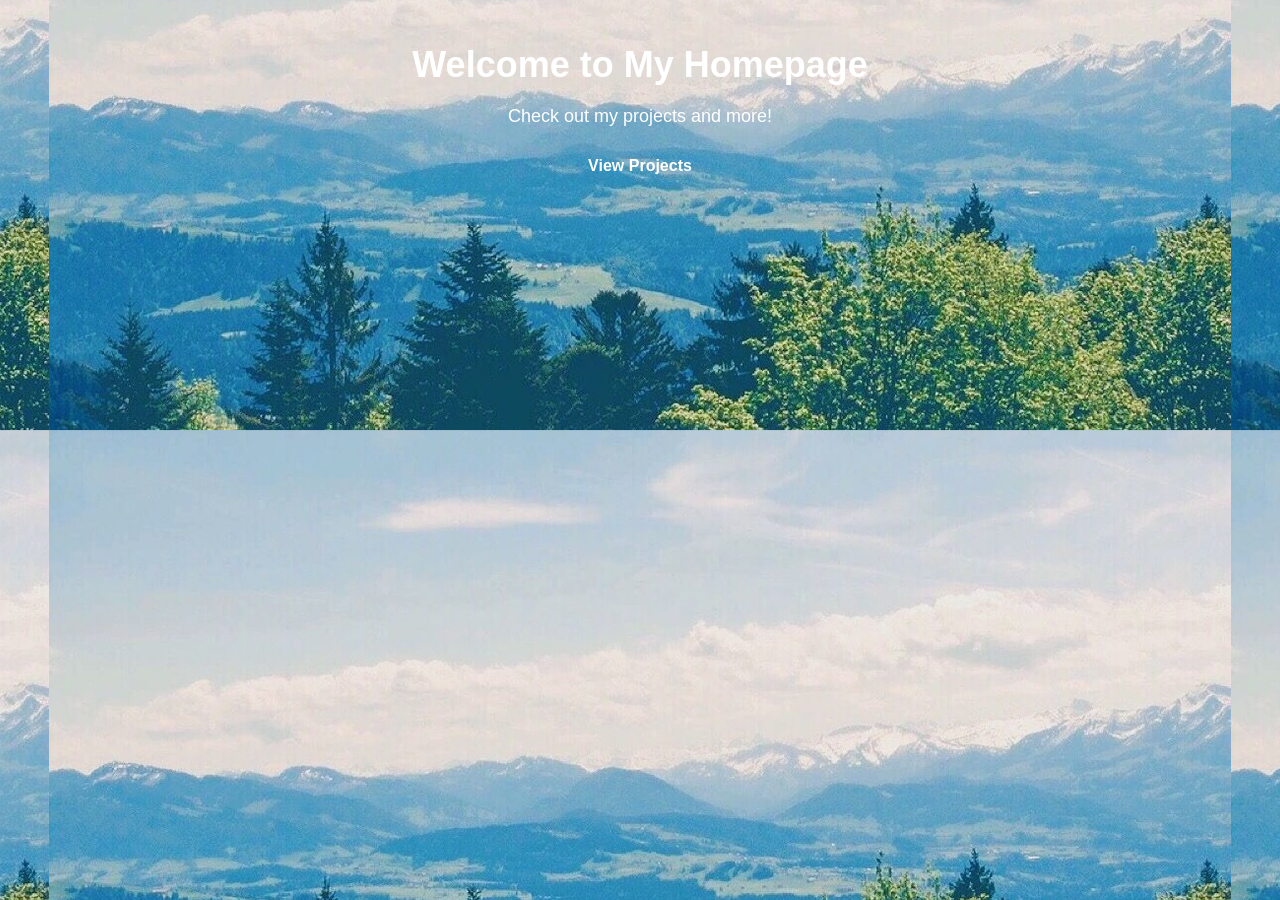
==== commit d3dcc33b: "tests" ====
--- a/index.html
+++ b/index.html
@@ -9,7 +9,7 @@
       margin: 0;
       padding: 0;
       background-image: url('https://zhangtian-yu.github.io/mountains.jpg'); /* 背景图片路径 */
-      background-size: cover;
+      background-size: auto;
       background-position: center;
       font-family: Arial, sans-serif;
     }
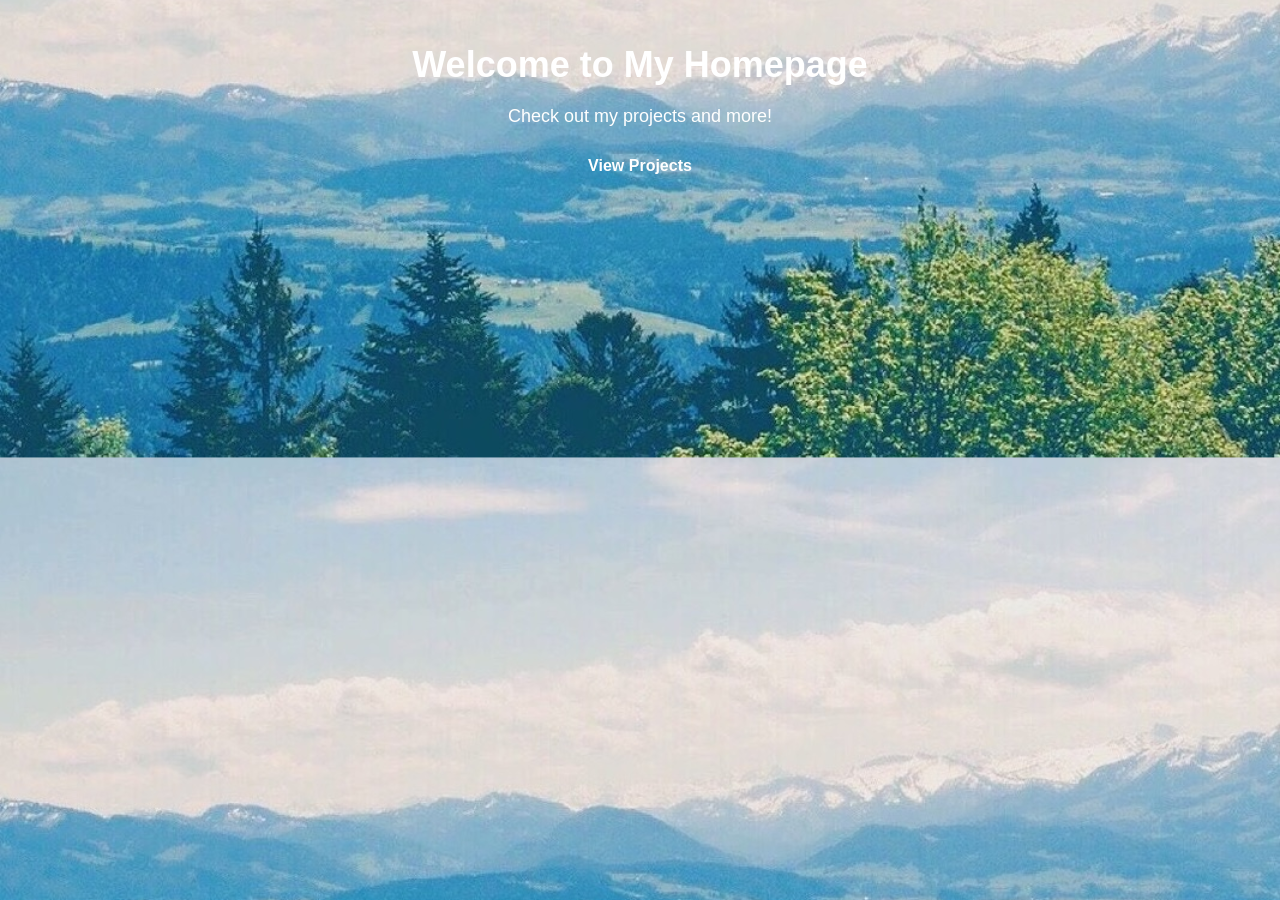
==== commit 9ad879a6: "tests" ====
--- a/index.html
+++ b/index.html
@@ -9,7 +9,7 @@
       margin: 0;
       padding: 0;
       background-image: url('https://zhangtian-yu.github.io/mountains.jpg'); /* 背景图片路径 */
-      background-size: auto;
+      background-size: cover;
       background-position: center;
       font-family: Arial, sans-serif;
     }
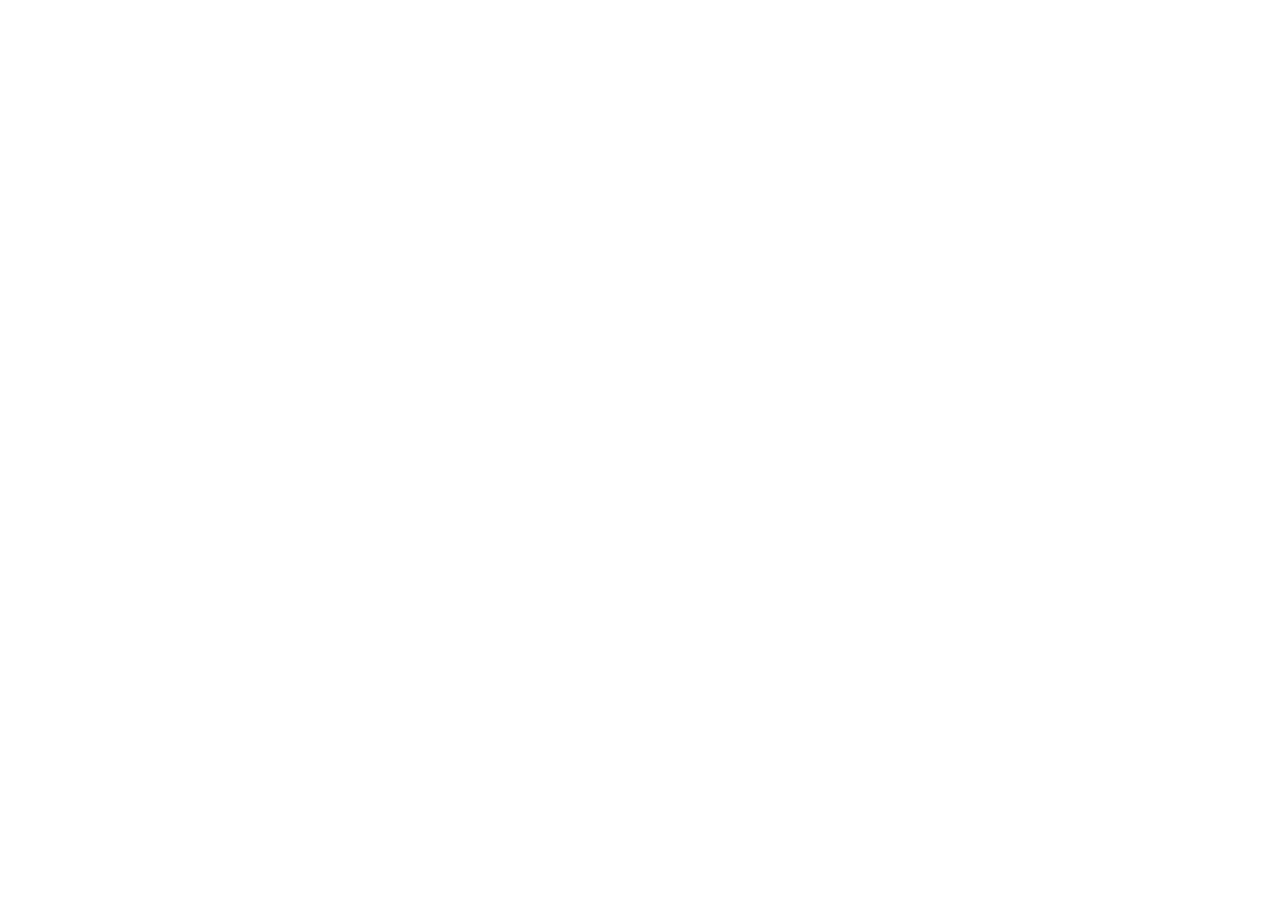
==== commit ddaa4798: "tests" ====
--- a/index.html
+++ b/index.html
@@ -8,7 +8,7 @@
     body {
       margin: 0;
       padding: 0;
-      background-image: url('https://zhangtian-yu.github.io/mountains.jpg'); /* 背景图片路径 */
+      background-image: url('https://zhangtian-yu.github.io/landscape.jpg');
       background-size: cover;
       background-position: center;
       font-family: Arial, sans-serif;
